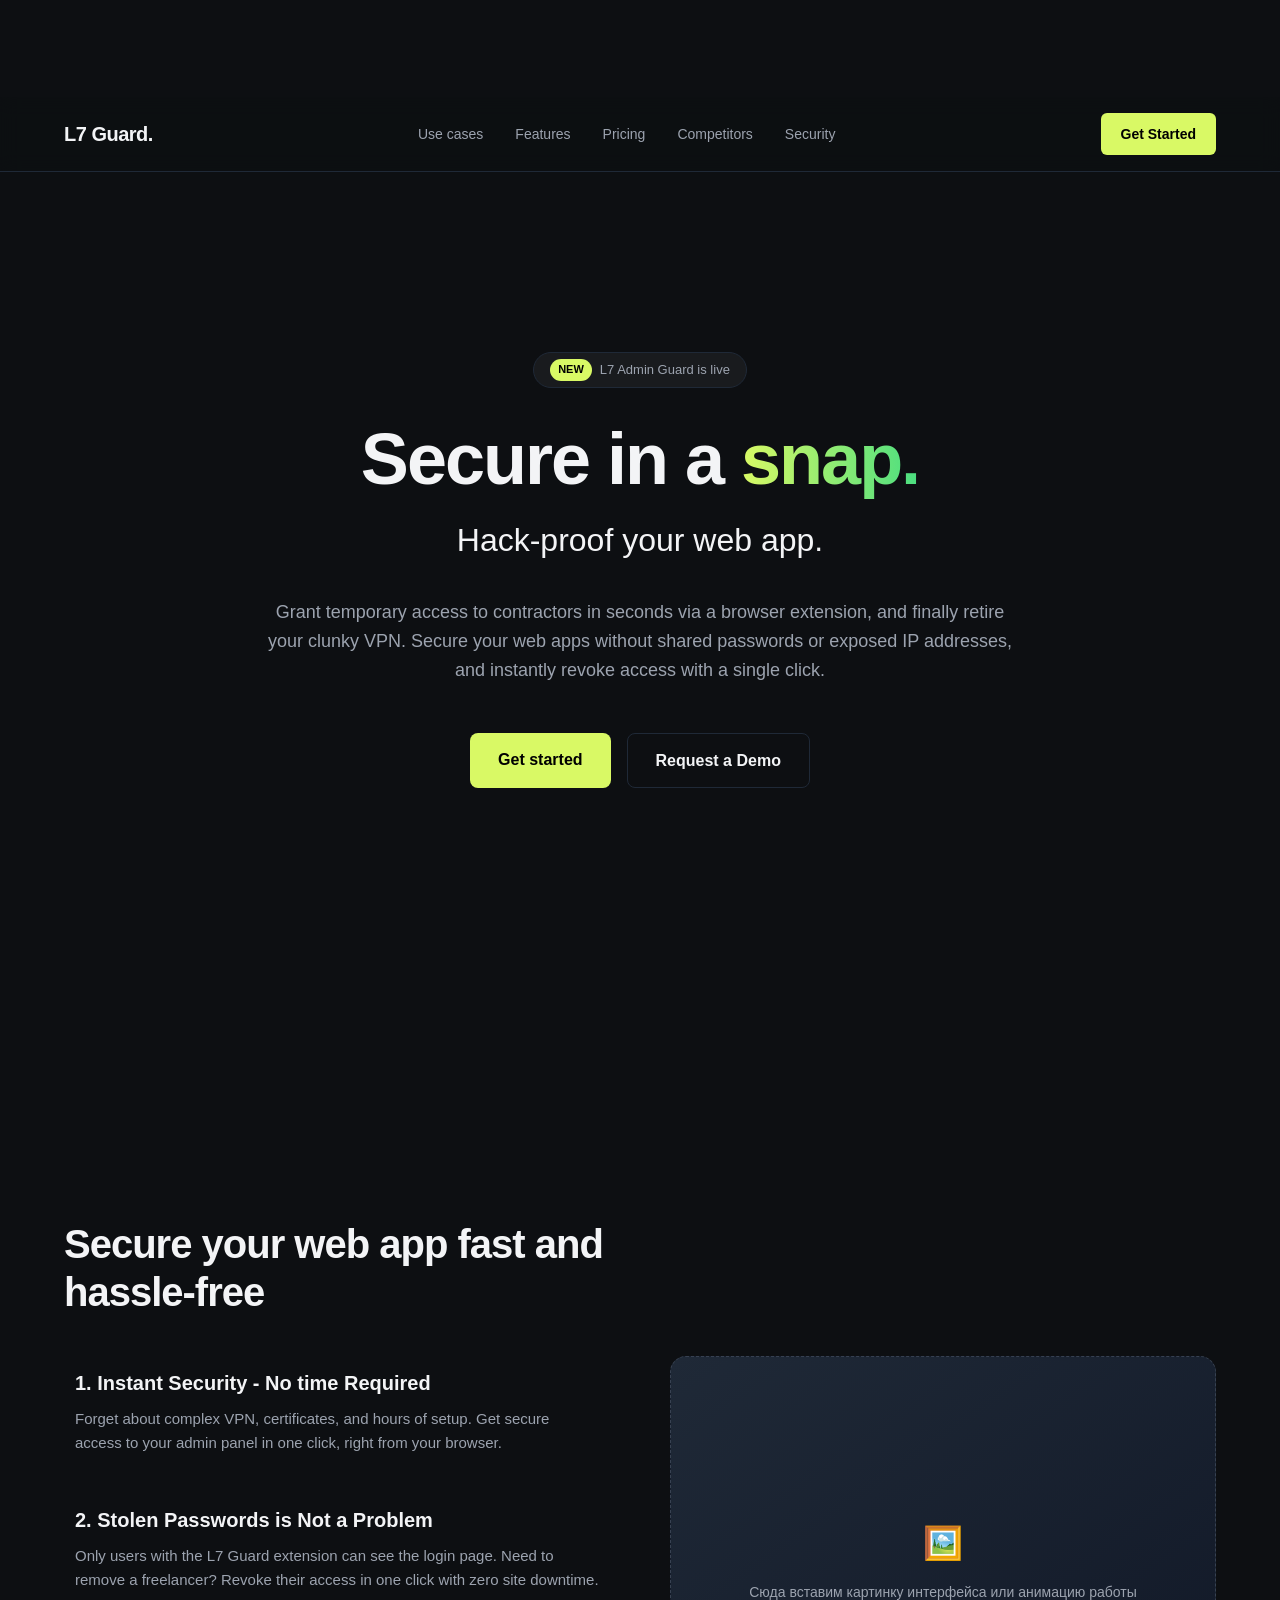
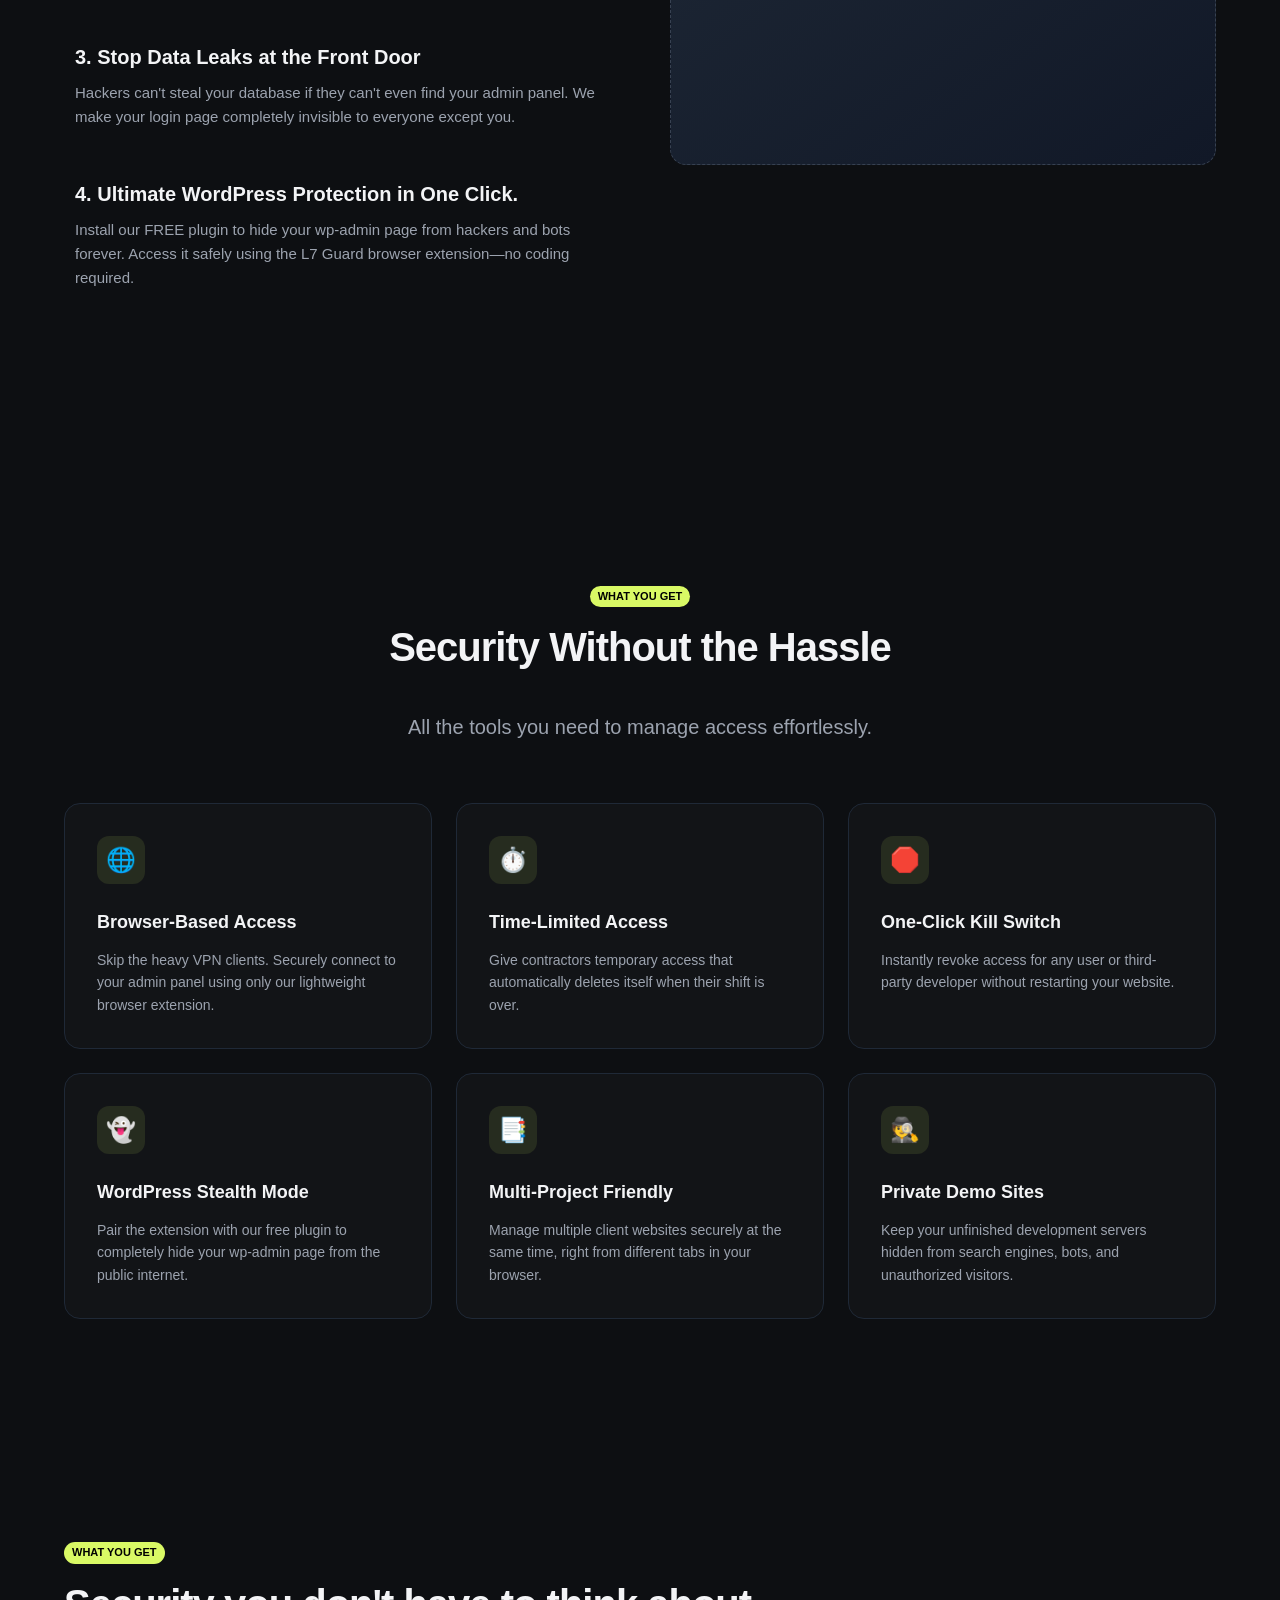
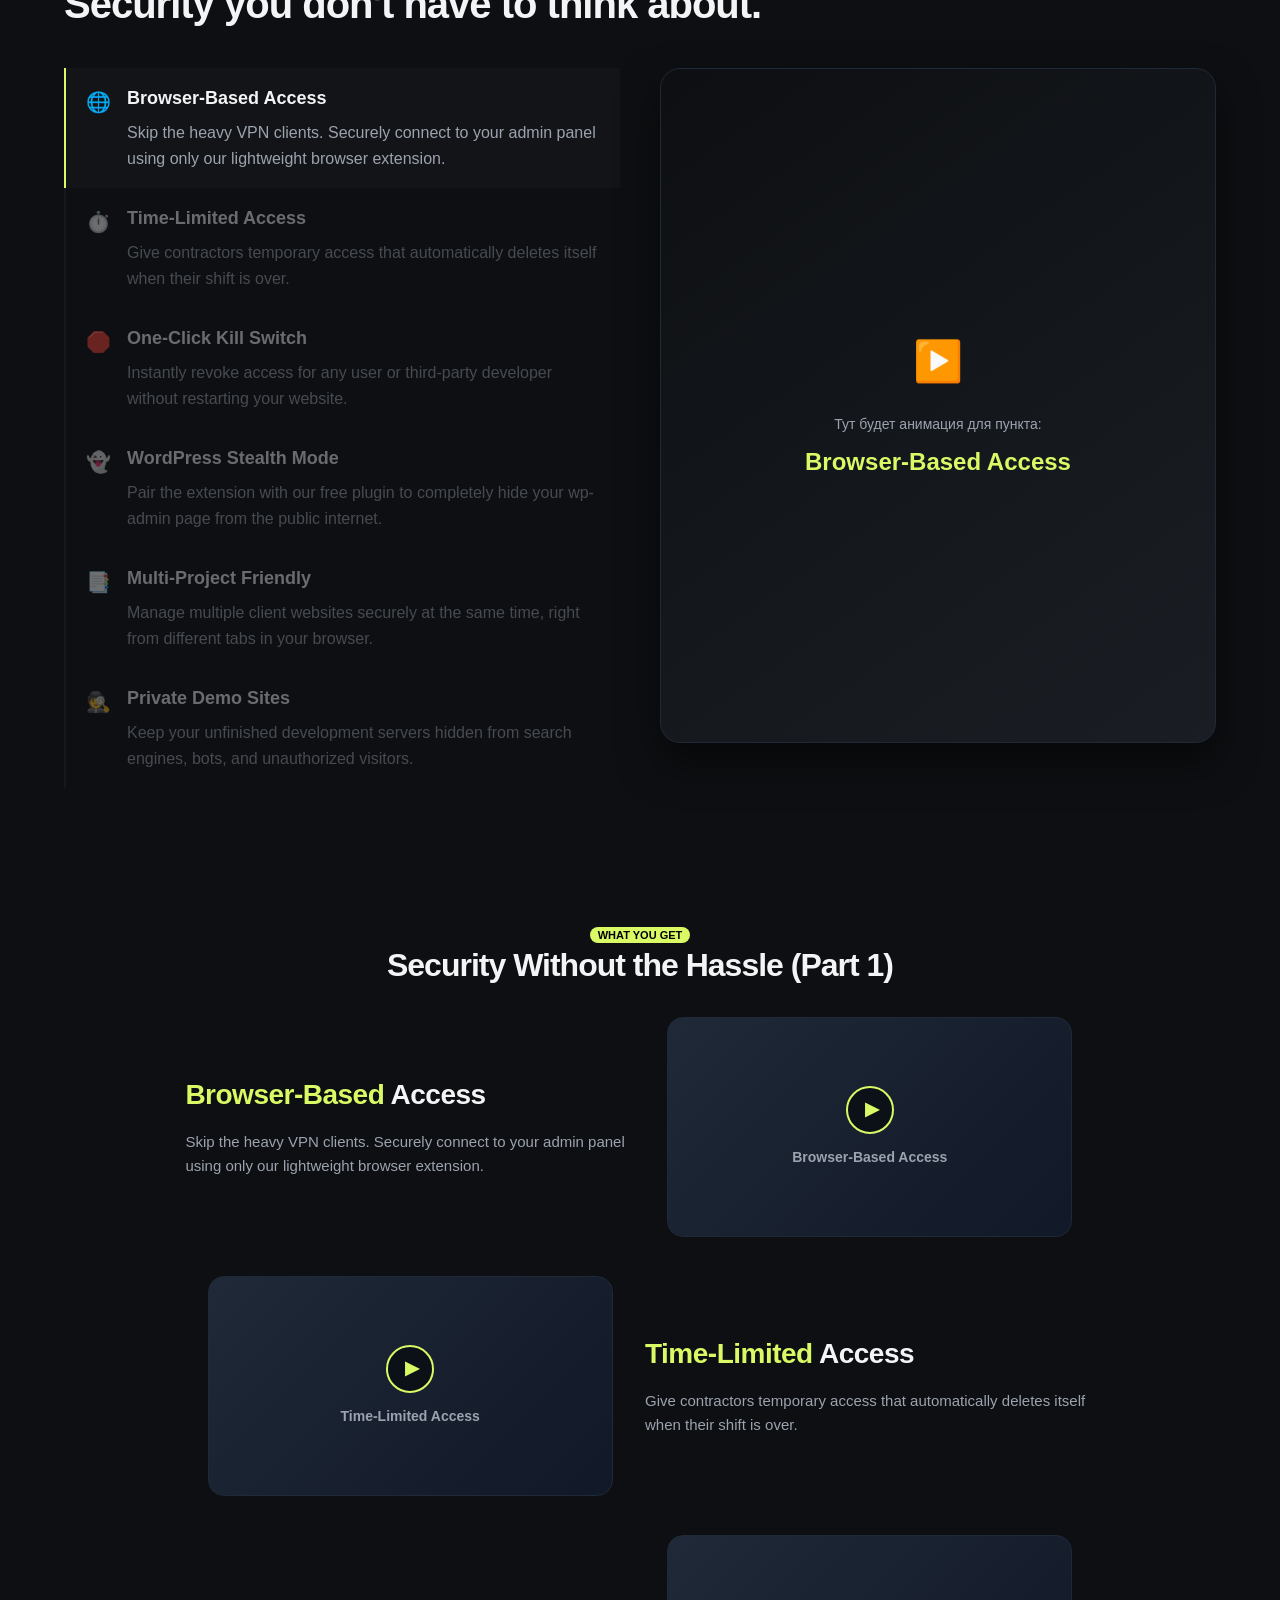
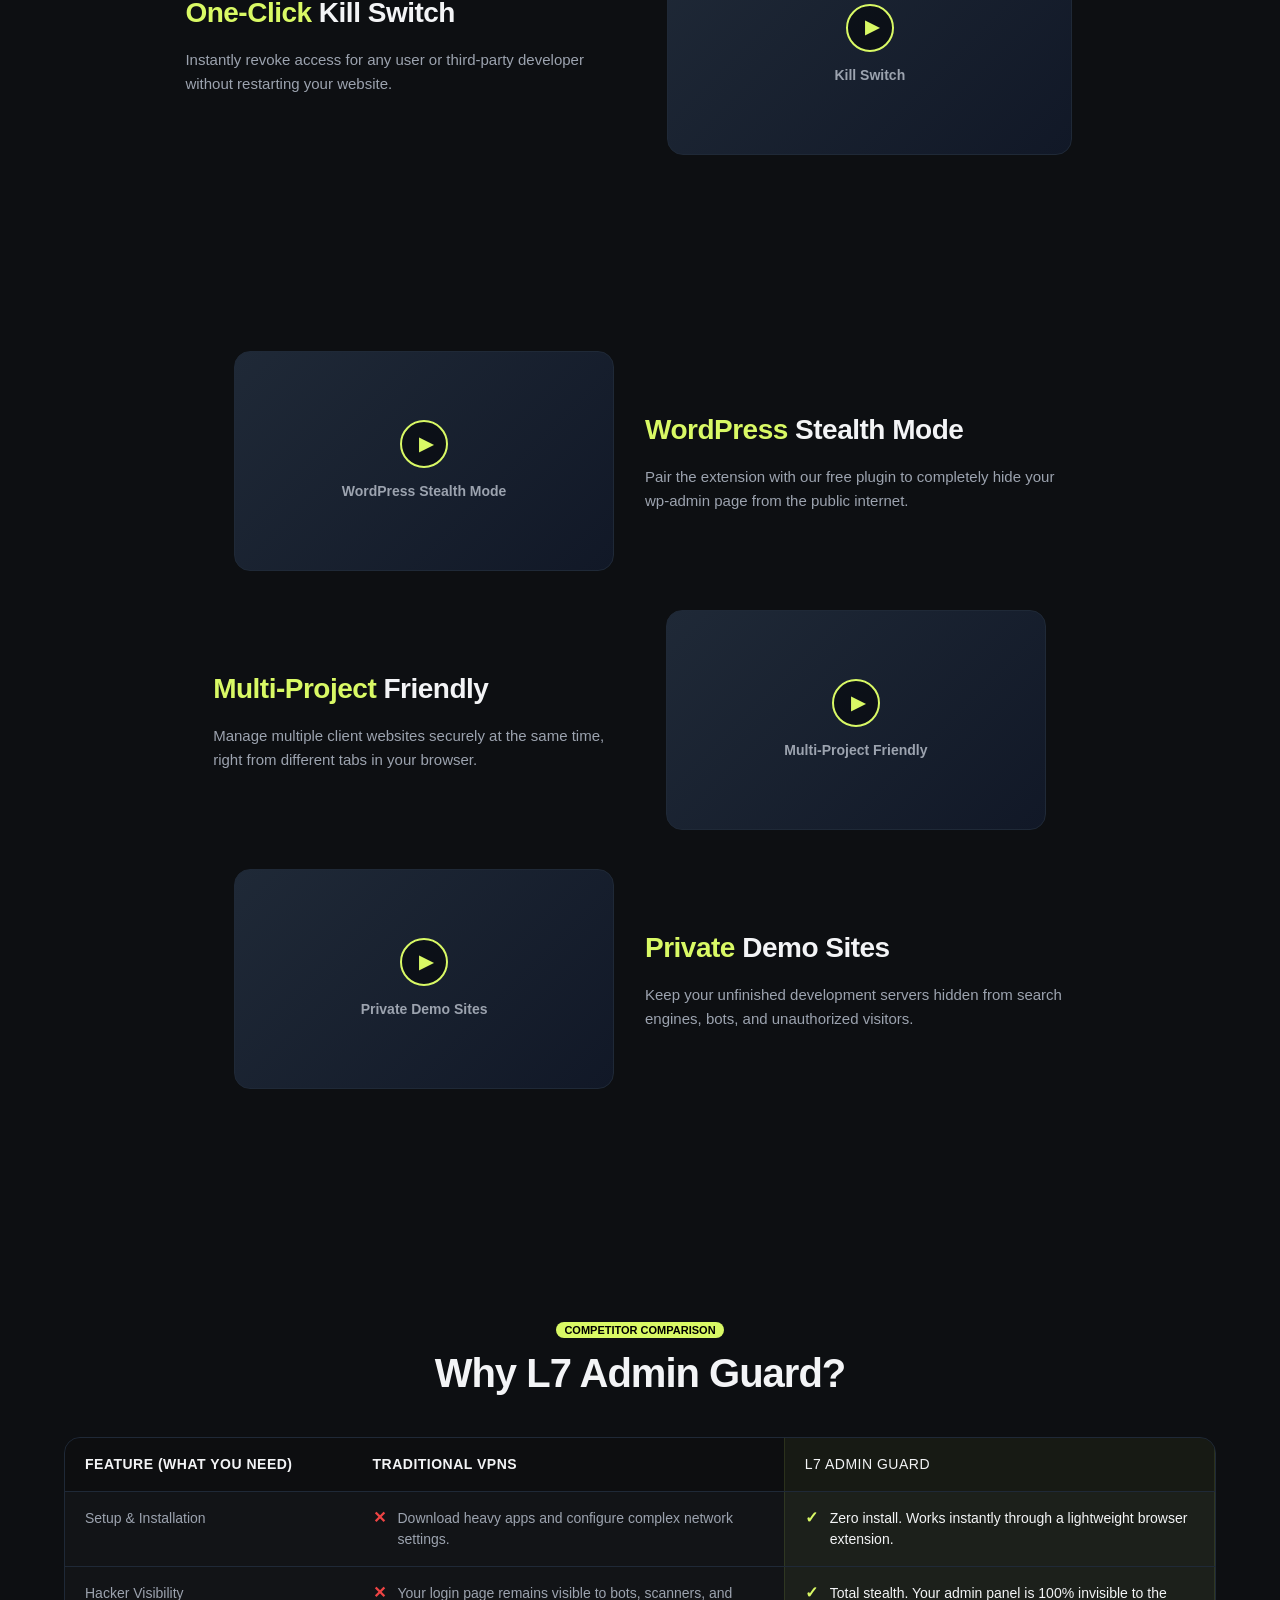
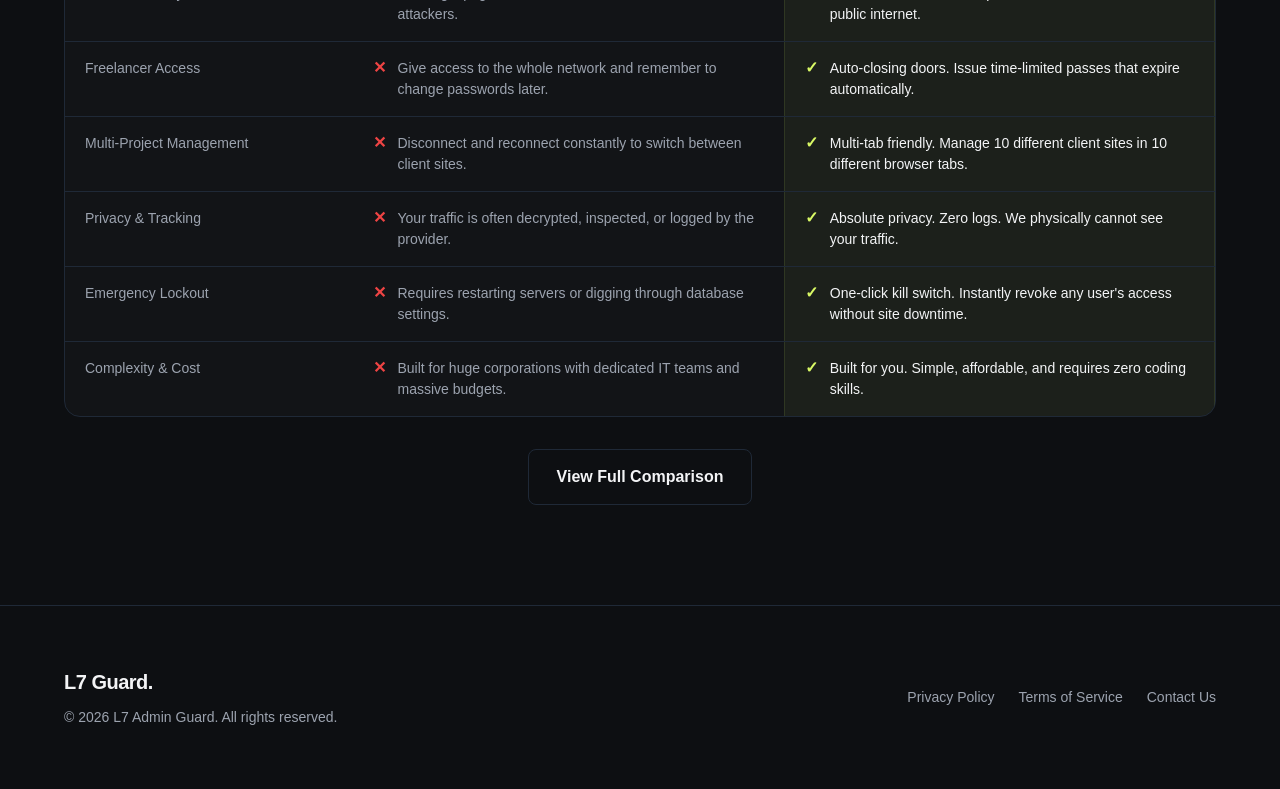
==== index.html @ ee77872f "Add files via upload" ====
<!DOCTYPE html>
<html lang="en">
<head>
    <meta charset="UTF-8">
    <meta name="viewport" content="width=device-width, initial-scale=1.0">
    
    <title>L7 Admin Guard</title>

    <link rel="stylesheet" href="style.css">
</head>
<body>

    <header class="navbar">
        <div class="container nav-container">
            <a href="#" class="logo">L7 Guard.</a>
            
            <ul class="nav-links">
                <li><a href="#use cases">Use cases</a></li>
                <li><a href="#features">Features</a></li>
                <li><a href="#pricing">Pricing</a></li>
                <li><a href="#competitors">Competitors</a></li>
                <li><a href="#security">Security</a></li>
            </ul>

            <div class="nav-actions">
                <a href="#start" class="btn btn-primary">Get Started</a>
            </div>
        </div>
    </header>

    <main class="main-content">

        <!-- стартовый блок -->
        <section id="start" class="hero-section reveal">
            <div class="container hero-container">
                
                <div class="hero-badge">
                    <span class="badge-tag">New</span> L7 Admin Guard is live
                </div>

                <h1 class="hero-title">Secure in a <span class="text-gradient">snap.</span></h1>
                <h2 class="hero-subtitle">Hack-proof your web app.</h2>

                <div class="hero-desc-wrapper">
                    <p class="hero-desc text-en">
                        Grant temporary access to contractors in seconds via a browser extension, and finally retire your clunky VPN. 
                        Secure your web apps without shared passwords or exposed IP addresses, and instantly revoke access with a single click.
                    </p>
                    <p class="hero-desc text-ru">
                        Выдавайте временный доступ подрядчикам за секунды через браузерное расширение и навсегда откажитесь от громоздкого VPN. Защитите свои веб-приложения без использования общих паролей и открытых IP-адресов, и мгновенно отзывайте доступ в один клик.
                    </p>
                </div>

                <div class="hero-buttons">
                    <a href="#" class="btn btn-primary btn-large">Get started</a>
                    <a href="#" class="btn btn-secondary btn-large" title="Отправить на ютуб, где будет туториал или страницу туториала">Request a Demo</a>
                </div>

            </div>
        </section>

        <!-- блок 2, главная проблемы и их легкое решение -->
        <section id="features" class="features-section reveal">
            <div class="container features-container">
                
                <div class="features-content">
                    <h2 class="section-title">Secure your web app fast and hassle-free</h2>
                    
                    <div class="features-list">
                        
                        <a href="#" class="feature-item">
                            <div class="feature-text">
                                <h3>1. Instant Security - No time Required</h3>
                                <div class="feature-desc-wrapper">
                                    <p class="text-en">Forget about complex VPN, certificates, and hours of setup. Get secure access to your admin panel in one click, right from your browser.</p>
                                    <p class="text-ru">Забудьте про долгие настройки корпоративных сетей и сертификаты. Получите безопасный доступ к панели управления в один клик прямо из вашего браузера. Никаких сложных инструкций — всё работает моментально.</p>
                                </div>
                            </div>
                        </a>

                        <a href="#" class="feature-item">
                            <div class="feature-text">
                                <h3>2. Stolen Passwords is Not a Problem</h3>
                                <div class="feature-desc-wrapper">
                                    <p class="text-en">Only users with the L7 Guard extension can see the login page. Need to remove a freelancer? Revoke their access in one click with zero site downtime.</p>
                                    <p class="text-ru">Страницу входа увидят только те, у кого есть наше расширение. А если нужно закрыть доступ бывшему подрядчику — просто отзовите его в один клик, не останавливая работу сайта.</p>
                                </div>
                            </div>
                        </a>

                        <a href="#" class="feature-item">
                            <div class="feature-text">
                                <h3>3. Stop Data Leaks at the Front Door</h3>
                                <div class="feature-desc-wrapper">
                                    <p class="text-en">Hackers can't steal your database if they can't even find your admin panel. We make your login page completely invisible to everyone except you.</p>
                                    <p class="text-ru">Хакеры не смогут украсть вашу базу данных, если даже не найдут админку. Мы делаем вашу страницу входа абсолютно невидимой для всех, кроме вас.</p>
                                </div>
                            </div>
                        </a>

                        <a href="#" class="feature-item">
                            <div class="feature-text">
                                <h3>4. Ultimate WordPress Protection in One Click.</h3>
                                <div class="feature-desc-wrapper">
                                    <p class="text-en">Install our FREE plugin to hide your wp-admin page from hackers and bots forever. Access it safely using the L7 Guard browser extension—no coding required.</p>
                                    <p class="text-ru">Установите наш бесплатный плагин, и он навсегда скроет страницу входа от хакеров и ботов без сложных настроек. Доступ останется только у вас через расширение L7 Guard. Никаких технических знаний не нужно.</p>
                                </div>
                            </div>
                        </a>

                    </div>
                </div>

                <div class="features-visual">
                    <div class="image-placeholder">
                        <div class="placeholder-text">
                            <span>🖼️</span>
                            <p>Сюда вставим картинку интерфейса или анимацию работы</p>
                        </div>
                    </div>
                </div>

            </div>
        </section>

        <!-- блок 3 - краткие use cases, варинат отображения 1 -->
        <section id="hassle-free-v1" class="hassle-free-section reveal">
            <div class="container">
                
                <div class="section-header center-header">
                    <span class="badge-tag" style="margin-bottom: 16px; display: inline-block;">What you get</span>
                    <h2 class="section-title">Security Without the Hassle</h2>
                    <p class="section-subtitle">All the tools you need to manage access effortlessly.</p>
                </div>

                <div class="features-grid">
                    
                    <a href="#" class="feature-card">
                        <div class="card-icon">🌐</div>
                        <h3>Browser-Based Access</h3>
                        <div class="card-desc-wrapper">
                            <p class="text-en">Skip the heavy VPN clients. Securely connect to your admin panel using only our lightweight browser extension.</p>
                            <p class="text-ru">Доступ через браузер. Никаких тяжелых VPN-клиентов, всё работает прямо через наше легкое расширение.</p>
                        </div>
                    </a>

                    <a href="#" class="feature-card">
                        <div class="card-icon">⏱️</div>
                        <h3>Time-Limited Access</h3>
                        <div class="card-desc-wrapper">
                            <p class="text-en">Give contractors temporary access that automatically deletes itself when their shift is over.</p>
                            <p class="text-ru">Самоуничтожающиеся токены. Выдайте фрилансеру доступ, который сам закроется, когда закончится время работы.</p>
                        </div>
                    </a>

                    <a href="#" class="feature-card">
                        <div class="card-icon">🛑</div>
                        <h3>One-Click Kill Switch</h3>
                        <div class="card-desc-wrapper">
                            <p class="text-en">Instantly revoke access for any user or third-party developer without restarting your website.</p>
                            <p class="text-ru">Мгновенно отрезайте доступ любому пользователю, не останавливая и не перезагружая сам сайт.</p>
                        </div>
                    </a>

                    <a href="#" class="feature-card">
                        <div class="card-icon">👻</div>
                        <h3>WordPress Stealth Mode</h3>
                        <div class="card-desc-wrapper">
                            <p class="text-en">Pair the extension with our free plugin to completely hide your wp-admin page from the public internet.</p>
                            <p class="text-ru">Режим невидимки для WordPress. Наш бесплатный плагин полностью скрывает страницу входа в админку от всего интернета.</p>
                        </div>
                    </a>

                    <a href="#" class="feature-card">
                        <div class="card-icon">📑</div>
                        <h3>Multi-Project Friendly</h3>
                        <div class="card-desc-wrapper">
                            <p class="text-en">Manage multiple client websites securely at the same time, right from different tabs in your browser.</p>
                            <p class="text-ru">Удобно для нескольких проектов. Управляйте кучей разных клиентских сайтов одновременно, просто переключаясь между вкладками.</p>
                        </div>
                    </a>

                    <a href="#" class="feature-card">
                        <div class="card-icon">🕵️</div>
                        <h3>Private Demo Sites</h3>
                        <div class="card-desc-wrapper">
                            <p class="text-en">Keep your unfinished development servers hidden from search engines, bots, and unauthorized visitors.</p>
                            <p class="text-ru">Невидимые тестовые сайты. Прячьте свои сайты, которые еще в разработке, от поисковиков (Google) и случайных глаз.</p>
                        </div>
                    </a>

                </div>
            </div>
        </section>

        <!-- блок 3 - краткие use cases, варинат отображения 2 -->
        <section id="hassle-free-v2" class="hassle-free-v2-section reveal">
            <div class="container">
                
                <div class="section-header">
                    <span class="badge-tag" style="margin-bottom: 16px; display: inline-block;">What you get</span>
                    <h2 class="section-title">Security you don't have to think about.</h2>
                </div>

                <div class="v2-layout">
                    
                    <div class="v2-tabs-column">
                        
                        <div class="v2-tab-item active" data-title="Browser-Based Access">
                            <div class="tab-icon">🌐</div>
                            <div class="tab-content">
                                <h3>Browser-Based Access</h3>
                                <div class="tab-desc-wrapper">
                                    <p class="text-en">Skip the heavy VPN clients. Securely connect to your admin panel using only our lightweight browser extension.</p>
                                    <p class="text-ru">Доступ через браузер. Никаких тяжелых VPN-клиентов, всё работает прямо через наше легкое расширение.</p>
                                </div>
                            </div>
                        </div>

                        <div class="v2-tab-item" data-title="Time-Limited Access">
                            <div class="tab-icon">⏱️</div>
                            <div class="tab-content">
                                <h3>Time-Limited Access</h3>
                                <div class="tab-desc-wrapper">
                                    <p class="text-en">Give contractors temporary access that automatically deletes itself when their shift is over.</p>
                                    <p class="text-ru">Самоуничтожающиеся токены. Выдайте фрилансеру доступ, который сам закроется, когда закончится время работы.</p>
                                </div>
                            </div>
                        </div>

                        <div class="v2-tab-item" data-title="One-Click Kill Switch">
                            <div class="tab-icon">🛑</div>
                            <div class="tab-content">
                                <h3>One-Click Kill Switch</h3>
                                <div class="tab-desc-wrapper">
                                    <p class="text-en">Instantly revoke access for any user or third-party developer without restarting your website.</p>
                                    <p class="text-ru">Мгновенно отрезайте доступ любому пользователю, не останавливая и не перезагружая сам сайт.</p>
                                </div>
                            </div>
                        </div>

                        <div class="v2-tab-item" data-title="WordPress Stealth Mode">
                            <div class="tab-icon">👻</div>
                            <div class="tab-content">
                                <h3>WordPress Stealth Mode</h3>
                                <div class="tab-desc-wrapper">
                                    <p class="text-en">Pair the extension with our free plugin to completely hide your wp-admin page from the public internet.</p>
                                    <p class="text-ru">Режим невидимки для WordPress. Наш бесплатный плагин полностью скрывает страницу входа в админку от всего интернета.</p>
                                </div>
                            </div>
                        </div>

                        <div class="v2-tab-item" data-title="Multi-Project Friendly">
                            <div class="tab-icon">📑</div>
                            <div class="tab-content">
                                <h3>Multi-Project Friendly</h3>
                                <div class="tab-desc-wrapper">
                                    <p class="text-en">Manage multiple client websites securely at the same time, right from different tabs in your browser.</p>
                                    <p class="text-ru">Удобно для нескольких проектов. Управляйте кучей разных клиентских сайтов одновременно, просто переключаясь между вкладками.</p>
                                </div>
                            </div>
                        </div>

                        <div class="v2-tab-item" data-title="Private Demo Sites">
                            <div class="tab-icon">🕵️</div>
                            <div class="tab-content">
                                <h3>Private Demo Sites</h3>
                                <div class="tab-desc-wrapper">
                                    <p class="text-en">Keep your unfinished development servers hidden from search engines, bots, and unauthorized visitors.</p>
                                    <p class="text-ru">Невидимые тестовые сайты. Прячьте свои сайты, которые еще в разработке, от поисковиков (Google) и случайных глаз.</p>
                                </div>
                            </div>
                        </div>

                    </div>

                    <div class="v2-visual-column">
                        <div class="sticky-visual-container">
                            <div class="visual-placeholder">
                                <span style="font-size: 40px; margin-bottom: 20px; display: block;">▶️</span>
                                <p style="color: var(--text-muted); font-size: 14px;">Тут будет анимация для пункта:</p>
                                <h4 id="dynamic-visual-title" style="color: var(--accent-color); font-size: 24px; margin-top: 8px;">Browser-Based Access</h4>
                            </div>
                        </div>
                    </div>

                </div>
            </div>
        </section>

        <!-- блок 3 - краткие use cases, варинат отображения 3 --> 
        <section id="hassle-free-v3-part1" class="v3-section reveal">
            <div class="container">
                
                <div class="center-header" style="margin-bottom: -20px; margin-top: 27px;">
                    <span class="badge-tag">What you get</span>
                    <h2 class="section-title" style="font-size: 32px;">Security Without the Hassle (Part 1)</h2>
                </div>

                <a href="#" class="v3-row">
                    <div class="v3-text">
                        <h3 class="v3-title"><span class="highlight">Browser-Based</span> Access</h3>
                        <div class="v3-desc-wrapper">
                            <p class="text-en">Skip the heavy VPN clients. Securely connect to your admin panel using only our lightweight browser extension.</p>
                            <p class="text-ru">Доступ через браузер. Никаких тяжелых VPN-клиентов, всё работает прямо через наше легкое расширение.</p>
                        </div>
                    </div>
                    <div class="v3-visual">
                        <div class="v3-video-placeholder">
                            <span class="play-btn">▶</span>
                            <span>Browser-Based Access</span>
                        </div>
                    </div>
                </a>

                <a href="#" class="v3-row reverse">
                    <div class="v3-text">
                        <h3 class="v3-title"><span class="highlight">Time-Limited</span> Access</h3>
                        <div class="v3-desc-wrapper">
                            <p class="text-en">Give contractors temporary access that automatically deletes itself when their shift is over.</p>
                            <p class="text-ru">Самоуничтожающиеся токены. Выдайте фрилансеру доступ, который сам закроется, когда закончится время работы.</p>
                        </div>
                    </div>
                    <div class="v3-visual">
                        <div class="v3-video-placeholder">
                            <span class="play-btn">▶</span>
                            <span>Time-Limited Access</span>
                        </div>
                    </div>
                </a>

                <a href="#" class="v3-row">
                    <div class="v3-text">
                        <h3 class="v3-title"><span class="highlight">One-Click</span> Kill Switch</h3>
                        <div class="v3-desc-wrapper">
                            <p class="text-en">Instantly revoke access for any user or third-party developer without restarting your website.</p>
                            <p class="text-ru">Мгновенно отрезайте доступ любому пользователю, не останавливая и не перезагружая сам сайт.</p>
                        </div>
                    </div>
                    <div class="v3-visual">
                        <div class="v3-video-placeholder">
                            <span class="play-btn">▶</span>
                            <span>Kill Switch</span>
                        </div>
                    </div>
                </a>

            </div>
        </section>

        <section id="hassle-free-v3-part2" class="v3-section reveal">
            <div class="container">
                
                <a href="#" class="v3-row reverse">
                    <div class="v3-text">
                        <h3 class="v3-title"><span class="highlight">WordPress</span> Stealth Mode</h3>
                        <div class="v3-desc-wrapper">
                            <p class="text-en">Pair the extension with our free plugin to completely hide your wp-admin page from the public internet.</p>
                            <p class="text-ru">Режим невидимки для WordPress. Наш бесплатный плагин полностью скрывает страницу входа в админку от всего интернета.</p>
                        </div>
                    </div>
                    <div class="v3-visual">
                        <div class="v3-video-placeholder">
                            <span class="play-btn">▶</span>
                            <span>WordPress Stealth Mode</span>
                        </div>
                    </div>
                </a>

                <a href="#" class="v3-row">
                    <div class="v3-text">
                        <h3 class="v3-title"><span class="highlight">Multi-Project</span> Friendly</h3>
                        <div class="v3-desc-wrapper">
                            <p class="text-en">Manage multiple client websites securely at the same time, right from different tabs in your browser.</p>
                            <p class="text-ru">Удобно для нескольких проектов. Управляйте кучей разных клиентских сайтов одновременно, переключаясь между вкладками.</p>
                        </div>
                    </div>
                    <div class="v3-visual">
                        <div class="v3-video-placeholder">
                            <span class="play-btn">▶</span>
                            <span>Multi-Project Friendly</span>
                        </div>
                    </div>
                </a>

                <a href="#" class="v3-row reverse">
                    <div class="v3-text">
                        <h3 class="v3-title"><span class="highlight">Private</span> Demo Sites</h3>
                        <div class="v3-desc-wrapper">
                            <p class="text-en">Keep your unfinished development servers hidden from search engines, bots, and unauthorized visitors.</p>
                            <p class="text-ru">Невидимые тестовые сайты. Прячьте свои сайты, которые еще в разработке, от поисковиков (Google) и случайных глаз.</p>
                        </div>
                    </div>
                    <div class="v3-visual">
                        <div class="v3-video-placeholder">
                            <span class="play-btn">▶</span>
                            <span>Private Demo Sites</span>
                        </div>
                    </div>
                </a>

            </div>
        </section>

        <!-- блок 4 - сравнение с конкурентами--> 
        <section id="comparison" class="comparison-section reveal">
            <div class="container">
                
                <div class="section-header center-header" style="margin-bottom: 32px;">
                    <span class="badge-tag">Competitor Comparison</span>
                    <h2 class="section-title" style="margin-top: 8px;">Why L7 Admin Guard?</h2>
                </div>

                <div class="comp-table-wrapper">
                    <div class="comp-table">
                        
                        <div class="comp-row comp-header">
                            <div class="comp-col feature-col">Feature (What you need)</div>
                            <div class="comp-col vpn-col">Traditional VPNs</div>
                            <div class="comp-col l7-col">L7 Admin Guard</div>
                        </div>

                        <div class="comp-row">
                            <div class="comp-col feature-col">Setup & Installation</div>
                            <div class="comp-col vpn-col"><span class="icon-cross">✕</span> Download heavy apps and configure complex network settings.</div>
                            <div class="comp-col l7-col"><span class="icon-check">✓</span> Zero install. Works instantly through a lightweight browser extension.</div>
                        </div>

                        <div class="comp-row">
                            <div class="comp-col feature-col">Hacker Visibility</div>
                            <div class="comp-col vpn-col"><span class="icon-cross">✕</span> Your login page remains visible to bots, scanners, and attackers.</div>
                            <div class="comp-col l7-col"><span class="icon-check">✓</span> Total stealth. Your admin panel is 100% invisible to the public internet.</div>
                        </div>

                        <div class="comp-row">
                            <div class="comp-col feature-col">Freelancer Access</div>
                            <div class="comp-col vpn-col"><span class="icon-cross">✕</span> Give access to the whole network and remember to change passwords later.</div>
                            <div class="comp-col l7-col"><span class="icon-check">✓</span> Auto-closing doors. Issue time-limited passes that expire automatically.</div>
                        </div>

                        <div class="comp-row">
                            <div class="comp-col feature-col">Multi-Project Management</div>
                            <div class="comp-col vpn-col"><span class="icon-cross">✕</span> Disconnect and reconnect constantly to switch between client sites.</div>
                            <div class="comp-col l7-col"><span class="icon-check">✓</span> Multi-tab friendly. Manage 10 different client sites in 10 different browser tabs.</div>
                        </div>

                        <div class="comp-row">
                            <div class="comp-col feature-col">Privacy & Tracking</div>
                            <div class="comp-col vpn-col"><span class="icon-cross">✕</span> Your traffic is often decrypted, inspected, or logged by the provider.</div>
                            <div class="comp-col l7-col"><span class="icon-check">✓</span> Absolute privacy. Zero logs. We physically cannot see your traffic.</div>
                        </div>

                        <div class="comp-row">
                            <div class="comp-col feature-col">Emergency Lockout</div>
                            <div class="comp-col vpn-col"><span class="icon-cross">✕</span> Requires restarting servers or digging through database settings.</div>
                            <div class="comp-col l7-col"><span class="icon-check">✓</span> One-click kill switch. Instantly revoke any user's access without site downtime.</div>
                        </div>

                        <div class="comp-row">
                            <div class="comp-col feature-col">Complexity & Cost</div>
                            <div class="comp-col vpn-col"><span class="icon-cross">✕</span> Built for huge corporations with dedicated IT teams and massive budgets.</div>
                            <div class="comp-col l7-col"><span class="icon-check">✓</span> Built for you. Simple, affordable, and requires zero coding skills.</div>
                        </div>

                    </div>
                </div>

                <div style="text-align: center; margin-top: 32px;">
                    <a href="#" class="btn btn-secondary btn-large">View Full Comparison</a>
                </div>

            </div>
        </section>
        
    </main>

    <footer class="footer">
        <div class="container footer-content">
            <div class="footer-left">
                <span class="logo">L7 Guard.</span>
                <p class="copyright">&copy; 2026 L7 Admin Guard. All rights reserved.</p>
            </div>
            <div class="footer-links">
                <a href="#">Privacy Policy</a>
                <a href="#">Terms of Service</a>
                <a href="#">Contact Us</a>
            </div>
        </div>
    </footer>

    <script src="script.js"></script>
</body>
</html>
---- style.css ----
/* ========================================== */
/* 1. БАЗОВЫЙ СБРОС И ПЕРЕМЕННЫЕ              */
/* ========================================== */

/* Сбрасываем стандартные отступы браузера, чтобы все было ровно */
* {
    margin: 0;
    padding: 0;
    box-sizing: border-box;
}

:root {
    /* Цветовая палитра в стиле Twingate/Bun */
    --bg-color: #0d0f12;       /* Глубокий темный фон */
    --nav-bg: rgba(13, 15, 18, 0.8); /* Полупрозрачный фон для хедера */
    
    --text-main: #f3f4f6;      /* Основной светлый текст (не чисто белый, чтобы не резало глаза) */
    --text-muted: #9ca3af;     /* Серый текст для второстепенной инфы */
    
    --accent-color: #d9f965;   /* Яркий кислотно-зеленый/желтый акцент */
    --accent-hover: #bde045;   /* Цвет акцента при наведении мыши */
    
    --border-color: #1f2937;   /* Цвет тонких разделительных линий */
}

/* ========================================== */
/* 2. НАСТРОЙКИ ТЕЛА (BODY) И КОНТЕЙНЕРА      */
/* ========================================== */

body {
    /* Используем системные шрифты (будет выглядеть современно на любом устройстве) */
    font-family: -apple-system, BlinkMacSystemFont, "Segoe UI", Roboto, Helvetica, Arial, sans-serif;
    background-color: var(--bg-color);
    color: var(--text-main);
    line-height: 1.6; /* Комфортный межстрочный интервал для чтения */
    overflow-x: hidden; /* Запрещаем горизонтальный скролл (чтобы сайт не "шатался") */
}

/* Контейнер ограничивает ширину контента на больших мониторах и центрирует его */
.container {
    max-width: 1200px;
    margin: 0 auto; /* Центрирование */
    padding: 0 24px; /* Отступы по бокам для мобилок */
}

/* Убираем подчеркивание у всех ссылок */
a {
    text-decoration: none;
    color: inherit;
}
/* ========================================== */
/* МАГНИТНЫЙ СКРОЛЛ (ИДЕАЛЬНЫЙ)               */
/* ========================================== */

html {
    scroll-snap-type: y mandatory; /* Возвращаем mandatory для четких переключений */
    scroll-behavior: smooth;
    /* Убрали scroll-padding-top, он ломал выравнивание */
}

/* Применяем жесткие правила КО ВСЕМ секциям на сайте */
section {
    scroll-snap-align: start;
    scroll-snap-stop: always; /* Запрещаем пролетать мимо блоков */
    
    height: 110vh; /* ВАЖНО: Строго 100% высоты экрана */
    overflow: hidden; /* ВАЖНО: Обрезаем всё невидимое, чтобы скролл не застревал */
    
    box-sizing: border-box;
    padding-top: 80px; /* Отступаем размер хедера ВНУТРИ блока */
    padding-bottom: 20px; /* Небольшой защитный отступ снизу */
}

/* Обнуляем старые отступы у всех наших блоков, чтобы они не ломали высоту 100vh */
.hero-section,
.features-section,
.hassle-free-v2-section,
.v3-section {
    padding: 0; 
    display: flex;
    flex-direction: column;
    justify-content: center; /* Контент всегда будет идеально по центру */
}

/* Чуть уменьшим высоту 2-го варианта, чтобы он точно красиво смотрелся */
.v2-layout {
    height: 65vh; 
}
/* ========================================== */
/* 3. КНОПКИ                                  */
/* ========================================== */

.btn {
    display: inline-block;
    padding: 10px 20px;
    border-radius: 6px;
    font-weight: 600;
    font-size: 14px;
    transition: all 0.2s ease; /* Плавная анимация при наведении */
    cursor: pointer;
}

.btn-primary {
    background-color: var(--accent-color);
    color: #000; /* Черный текст на ярком фоне отлично читается */
}

.btn-primary:hover {
    background-color: var(--accent-hover);
    transform: translateY(-2px); /* Легкое "подпрыгивание" кнопки */
}

/* ========================================== */
/* 4. ХЕДЕР (НАВИГАЦИЯ)                       */
/* ========================================== */

.navbar {
    position: sticky; /* Хедер прилипает к верху при скролле */
    top: 0;
    width: 100%;
    background-color: var(--nav-bg);
    backdrop-filter: blur(10px); /* Эффект размытия заднего фона (как у Apple) */
    border-bottom: 1px solid var(--border-color);
    z-index: 1000; /* Хедер всегда поверх остального контента */
    padding: 16px 0;
}

.nav-container {
    display: flex;
    justify-content: space-between; /* Распределяем: лого слева, ссылки по центру, кнопка справа */
    align-items: center;
}

.logo {
    font-size: 20px;
    font-weight: 700;
    color: var(--text-main);
    letter-spacing: -0.5px;
}

.nav-links {
    display: flex;
    list-style: none; /* Убираем точки у списка */
    gap: 32px; /* Расстояние между ссылками */
}

.nav-links a {
    color: var(--text-muted);
    font-size: 14px;
    font-weight: 500;
    transition: color 0.2s;
}

.nav-links a:hover {
    color: var(--text-main); /* Ссылка светлеет при наведении */
}

/* ========================================== */
/* 5. ФУТЕР (ПОДВАЛ)                          */
/* ========================================== */

.footer {
    /* ВАЖНО: Делаем футер магнитной точкой! 
       align: end примагнитит его к самому низу экрана */
    scroll-snap-align: end; 
    
    border-top: 1px solid var(--border-color);
    padding: 60px 0; /* Делаем его чуть побольше внутри */
    
    /* Убрали margin-top: 80px, чтобы между последним блоком 
       и футером не было странной черной дыры */
       
    background-color: var(--bg-color); /* Гарантируем, что фон темный */
    position: relative;
    z-index: 10;
}

.footer-content {
    display: flex;
    justify-content: space-between;
    align-items: center;
}

.copyright {
    color: var(--text-muted);
    font-size: 14px;
    margin-top: 8px;
}

.footer-links {
    display: flex;
    gap: 24px;
}

.footer-links a {
    color: var(--text-muted);
    font-size: 14px;
    transition: color 0.2s ease;
}

.footer-links a:hover {
    color: var(--text-main);
}

/* ========================================== */
/* 6. ГЛАВНЫЙ ЭКРАН (HERO SECTION)            */
/* ========================================== */

.hero-section {
    /* НОВОЕ: Заставляем блок занимать минимум 100% высоты экрана */
    min-height: 100vh; 
    
    /* НОВОЕ: Центрируем контент ровно по середине экрана */
    display: flex;
    flex-direction: column;
    justify-content: center; 
    align-items: center;
    
    text-align: center;
    padding: 80px 0; /* Оставляем защитные отступы, чтобы текст не прилипал к краям на маленьких экранах */
}

.hero-container {
    max-width: 800px; /* Сужаем контейнер текста, чтобы он не был слишком длинным */
}

/* Маленькая плашка "NEW" */
.hero-badge {
    display: inline-flex;
    align-items: center;
    gap: 8px;
    background: rgba(255, 255, 255, 0.05);
    border: 1px solid var(--border-color);
    padding: 6px 16px;
    border-radius: 100px;
    font-size: 13px;
    color: var(--text-muted);
    margin-bottom: 32px;
}

.badge-tag {
    background: var(--accent-color);
    color: #000;
    padding: 2px 8px;
    border-radius: 100px;
    font-weight: 700;
    font-size: 11px;
    text-transform: uppercase;
}

/* Заголовки */
.hero-title {
    font-size: 72px;
    font-weight: 800;
    line-height: 1.1;
    letter-spacing: -2px;
    margin-bottom: 16px;
}

/* Делаем часть текста градиентной (как у ngrok) */
.text-gradient {
    background: linear-gradient(90deg, #d9f965, #4ade80);
    -webkit-background-clip: text;
    -webkit-text-fill-color: transparent;
}

.hero-subtitle {
    font-size: 32px;
    font-weight: 500;
    color: var(--text-main);
    margin-bottom: 32px;
}

/* Блок описания и магия перевода */
.hero-desc-wrapper {
    position: relative;
    margin-bottom: 48px;
    min-height: 80px; /* Чтобы блок не прыгал по высоте при смене текста */
    cursor: help; /* Меняем курсор на знак вопроса, чтобы дать подсказку */
}

.hero-desc {
    font-size: 18px;
    color: var(--text-muted);
    line-height: 1.6;
    transition: opacity 0.3s ease, transform 0.3s ease;
}

/* Английский текст виден по умолчанию */
.text-en {
    opacity: 1;
    position: relative;
    z-index: 1;
}

/* Русский текст скрыт и лежит "поверх" (абсолютное позиционирование) */
.text-ru {
    position: absolute;
    top: 0;
    left: 0;
    width: 100%;
    opacity: 0;
    z-index: 2;
    pointer-events: none;
    color: var(--text-main); /* Делаем перевод чуть светлее для контраста */
}

/* При наведении на весь блок wrapper: скрываем EN, показываем RU */
.hero-desc-wrapper:hover .text-en { opacity: 0; }
.hero-desc-wrapper:hover .text-ru { opacity: 1; }

/* Кнопки */
.hero-buttons {
    display: flex;
    justify-content: center;
    gap: 16px;
}

.btn-large {
    padding: 14px 28px;
    font-size: 16px;
    border-radius: 8px;
}

.btn-secondary {
    background-color: transparent;
    color: var(--text-main);
    border: 1px solid var(--border-color);
}

.btn-secondary:hover {
    background-color: rgba(255, 255, 255, 0.05);
    border-color: var(--text-muted);
}

/* ========================================== */
/* 7. АНИМАЦИЯ ПОЯВЛЕНИЯ ПРИ СКРОЛЛЕ          */
/* ========================================== */

/* Начальное состояние блока: невидим и сдвинут вниз на 30px */
.reveal {
    opacity: 0;
    transform: translateY(30px);
    transition: opacity 0.8s ease-out, transform 0.8s ease-out;
}

/* Конечное состояние блока (класс будет добавлять JS) */
.reveal.active {
    opacity: 1;
    transform: translateY(0);
}

/* ========================================== */
/* 8. БЛОК С ФИЧАМИ (ОСНОВНЫЕ ЗАДАЧИ)         */
/* ========================================== */

.features-section {
    /* НОВОЕ: Тоже делаем его высотой во весь экран */
    min-height: 100vh; 
    
    /* НОВОЕ: Центрируем по вертикали */
    display: flex;
    align-items: center; 
    
    padding: 80px 0;
}

.features-container {
    display: flex;
    gap: 60px; /* Расстояние между колонкой текста и картинкой */
    align-items: center; /* Центрируем по вертикали */
}

/* Колонки делят пространство 50/50 */
.features-content {
    flex: 1;
}

.features-visual {
    flex: 1;
}

/* Заголовок раздела */
.section-title {
    font-size: 40px;
    font-weight: 700;
    margin-bottom: 40px;
    line-height: 1.2;
    letter-spacing: -1px;
}

/* Список пунктов */
.features-list {
    display: flex;
    flex-direction: column;
    gap: 15px;
}

/* Оформление каждого пункта как ссылки */
.feature-item {
    display: block;
    padding: 10px;
    border-radius: 12px;
    border: 1px solid transparent;
    transition: all 0.3s ease;
    background: transparent;
}

/* Эффект при наведении на пункт (как у Twingate) */
.feature-item:hover {
    background: rgba(255, 255, 255, 0.03);
    border-color: var(--border-color);
    transform: translateX(5px); /* Легкий сдвиг вправо */
}

.feature-item h3 {
    font-size: 20px;
    font-weight: 600;
    color: var(--text-main);
    margin-bottom: 8px;
    transition: color 0.3s ease;
}

.feature-item:hover h3 {
    color: var(--accent-color); /* Заголовок зеленеет при наведении */
}

/* Блок-обертка для перевода в фичах */
.feature-desc-wrapper {
    position: relative;
    min-height: 60px; /* Фиксируем высоту, чтобы пункты не прыгали */
    cursor: help;
}

.feature-desc-wrapper p {
    font-size: 15px;
    line-height: 1.6;
    margin: 0;
    transition: opacity 0.3s ease;
}

.feature-desc-wrapper .text-en {
    color: var(--text-muted);
    opacity: 1;
    position: relative;
    z-index: 1;
}

.feature-desc-wrapper .text-ru {
    color: var(--text-main);
    position: absolute;
    top: 0;
    left: 0;
    width: 100%;
    opacity: 0;
    z-index: 2;
    pointer-events: none;
}

/* Логика перевода при наведении (работает только для наведенного пункта) */
.feature-item:hover .text-en { opacity: 0; }
.feature-item:hover .text-ru { opacity: 1; }

/* Оформление заглушки для картинки */
.image-placeholder {
    width: 100%;
    aspect-ratio: 4 / 3; /* Пропорции картинки */
    background: linear-gradient(145deg, #1f2937, #111827);
    border: 1px dashed #374151;
    border-radius: 16px;
    display: flex;
    justify-content: center;
    align-items: center;
    text-align: center;
    padding: 20px;
}

.placeholder-text {
    color: var(--text-muted);
    font-size: 14px;
}

.placeholder-text span {
    font-size: 32px;
    display: block;
    margin-bottom: 12px;
}

/* ========================================== */
/* 9. БЕЗОПАСНОСТЬ БЕЗ МОРОКИ (ВАРИАНТ 1)     */
/* ========================================== */

.hassle-free-section {
    min-height: 100vh;
    display: flex;
    align-items: center;
    padding: 100px 0;
}

/* Центрируем заголовок для этого блока */
.center-header {
    text-align: center;
    margin-bottom: 60px;
}

.section-subtitle {
    font-size: 20px;
    color: var(--text-muted);
}

/* Настраиваем сетку (Grid) */
.features-grid {
    display: grid;
    /* Жестко задаем 3 одинаковые колонки */
    grid-template-columns: repeat(3, 1fr);
    gap: 24px;
}

/* Если экран меньше 900px (планшеты), делаем 2 колонки */
@media (max-width: 900px) {
    .features-grid {
        grid-template-columns: repeat(2, 1fr);
    }
}

/* Если экран меньше 600px (телефоны), делаем 1 колонку */
@media (max-width: 600px) {
    .features-grid {
        grid-template-columns: 1fr;
    }
}

/* Оформление самой карточки */
.feature-card {
    background: rgba(255, 255, 255, 0.02);
    border: 1px solid var(--border-color);
    border-radius: 16px;
    padding: 32px;
    transition: all 0.3s ease;
    display: flex;
    flex-direction: column;
}

/* Эффект при наведении на карточку: граница светлеет, карточка чуть приподнимается */
.feature-card:hover {
    background: rgba(255, 255, 255, 0.04);
    border-color: rgba(255, 255, 255, 0.15);
    transform: translateY(-5px);
}

/* Заглушка под иллюстрацию/иконку */
.card-icon {
    width: 48px;
    height: 48px;
    background: rgba(217, 249, 101, 0.1); /* Легкий оттенок нашего акцентного цвета */
    border-radius: 12px;
    display: flex;
    justify-content: center;
    align-items: center;
    font-size: 24px;
    margin-bottom: 24px;
    color: var(--accent-color);
}

.feature-card h3 {
    font-size: 18px;
    font-weight: 600;
    margin-bottom: 12px;
    color: var(--text-main);
}

/* Обертка для перевода в карточках */
.card-desc-wrapper {
    position: relative;
    flex-grow: 1; /* Чтобы описание занимало все оставшееся место по высоте */
    cursor: help;
}

.card-desc-wrapper p {
    font-size: 14px;
    line-height: 1.6;
    margin: 0;
    transition: opacity 0.3s ease;
}

.card-desc-wrapper .text-en {
    color: var(--text-muted);
    opacity: 1;
    position: relative;
    z-index: 1;
}

.card-desc-wrapper .text-ru {
    color: var(--text-main);
    position: absolute;
    top: 0;
    left: 0;
    width: 100%;
    opacity: 0;
    z-index: 2;
    pointer-events: none;
}

/* Логика перевода: при наведении НА КАРТОЧКУ меняем текст */
.feature-card:hover .text-en { opacity: 0; }
.feature-card:hover .text-ru { opacity: 1; }

/* ========================================== */
/* 10. БЕЗОПАСНОСТЬ БЕЗ МОРОКИ (ВАРИАНТ 2)    */
/* ========================================== */

/* ========================================== */
/* 10. БЕЗОПАСНОСТЬ БЕЗ МОРОКИ (ВАРИАНТ 2)    */
/* ========================================== */

.hassle-free-v2-section {
    display: flex;
    flex-direction: column;
    justify-content: center;
    padding: 40px 0; /* Чуть уменьшили отступы */
}

.v2-layout {
    display: flex;
    gap: 40px;
    align-items: stretch; /* Заставляет левую и правую колонки быть одинаковой высоты */
    height: 75vh; /* Фиксируем высоту всего интерактивного блока */
}

/* Левая колонка: теперь она НЕ скроллится физически */
.v2-tabs-column {
    flex: 1;
    display: flex;
    flex-direction: column;
    justify-content: space-between; /* Равномерно распределяет 6 пунктов по высоте */
    height: 100%; 
    /* Никаких overflow: auto и padding-top/bottom здесь больше нет */
}

/* Правая колонка: стоит на месте и равна по высоте левой */
.v2-visual-column {
    flex: 1;
    height: 100%;
}

.sticky-visual-container {
    width: 100%;
    height: 100%;
    background: linear-gradient(145deg, #0d0f12, #1a1e24);
    border: 1px solid var(--border-color);
    border-radius: 20px;
    display: flex;
    flex-direction: column;
    align-items: center;
    justify-content: center;
    text-align: center;
    box-shadow: 0 20px 40px rgba(0,0,0,0.5);
    padding: 40px;
}

/* Делаем пункты чуть компактнее, чтобы все 6 влезли на экран */
.v2-tab-item {
    display: flex;
    gap: 16px;
    padding: 16px 20px; /* Уменьшили внутренние отступы */
    border-left: 2px solid var(--border-color);
    cursor: pointer;
    transition: all 0.3s ease;
    opacity: 0.4;
}

.v2-tab-item.active, 
.v2-tab-item:hover {
    opacity: 1;
    background: rgba(255, 255, 255, 0.02);
}

.v2-tab-item.active {
    border-left-color: var(--accent-color);
}

.tab-icon {
    font-size: 20px;
    margin-top: 2px;
}

.v2-tab-item h3 {
    font-size: 18px; /* Чуть уменьшили заголовок */
    font-weight: 600;
    margin-bottom: 8px;
    color: var(--text-main);
}

.tab-desc-wrapper {
    position: relative;
    min-height: 50px; /* Уменьшили высоту под текст */
}

.tab-desc-wrapper p {
    font-size: 14px; /* Уменьшили шрифт текста */
    line-height: 1.5;
    margin: 0;
    transition: opacity 0.3s ease;
}

.tab-desc-wrapper p {
    font-size: 16px;
    line-height: 1.6;
    margin: 0;
    transition: opacity 0.3s ease;
}

.tab-desc-wrapper .text-en {
    color: var(--text-muted);
    opacity: 1;
    position: relative;
    z-index: 1;
}

.tab-desc-wrapper .text-ru {
    color: var(--text-main);
    position: absolute;
    top: 0;
    left: 0;
    width: 100%;
    opacity: 0;
    z-index: 2;
    pointer-events: none;
}

/* Магия перевода при наведении */
.v2-tab-item:hover .text-en { opacity: 0; }
.v2-tab-item:hover .text-ru { opacity: 1; }

/* Оформление заглушки справа */
.sticky-visual-container {
    width: 100%;
    height: 100%;
    background: linear-gradient(145deg, #0d0f12, #1a1e24);
    border: 1px solid var(--border-color);
    border-radius: 20px;
    display: flex;
    align-items: center;
    justify-content: center;
    text-align: center;
    box-shadow: 0 20px 40px rgba(0,0,0,0.5);
    padding: 40px;
}

/* Адаптив для телефонов: убираем sticky, ставим картинку под каждым блоком (или просто прячем картинку) */
@media (max-width: 900px) {
    .v2-layout {
        flex-direction: column;
    }
    .v2-visual-column {
        position: relative;
        top: 0;
        width: 100%;
        height: 300px;
        order: -1; /* Ставим картинку над списком на мобилках */
        margin-bottom: 40px;
    }
    .v2-tabs-column {
        padding-bottom: 0;
    }
}

/* ========================================== */
/* 11. БЕЗОПАСНОСТЬ БЕЗ МОРОКИ (ВАРИАНТ 3 - ЗИГЗАГ) */
/* ========================================== */

.v3-section {
    display: flex;
    flex-direction: column;
    justify-content: center;
    padding: 40px 0; /* Даем немного воздуха сверху и снизу */
}

/* Строка зигзага (теперь это кликабельная ссылка) */
.v3-row {
    display: flex;
    align-items: center;
    gap: 10px; /* Было 60px — делаем ближе друг к другу */
    margin-bottom: 15px; /* Уменьшаем отступ между рядами, чтобы все 3 точно влезли в экран */
    text-decoration: none; /* Убираем подчеркивание у ссылки */
    color: inherit; /* Оставляем нормальный цвет текста */
    padding: 12px; /* Добавляем невидимый отступ внутри */
    border-radius: 20px;
    transition: background-color 0.3s ease, transform 0.3s ease;
}

/* Легкий эффект при наведении на весь блок-ссылку */
.v3-row:hover {
    background-color: rgba(255, 255, 255, 0.02); /* Еле заметный фон */
}

.v3-row:last-child {
    margin-bottom: 0;
}

.v3-row.reverse {
    flex-direction: row-reverse;
}

.v3-text {
    flex: 1;
}

.v3-visual {
    flex: 1;
    display: flex;
    justify-content: center; /* Центрируем видео в своей колонке */
}

/* Заголовки как у Bun (с цветным выделением) */
.v3-title {
    font-size: 28px;
    font-weight: 800;
    margin-bottom: 12px;
    letter-spacing: -0.5px;
    color: var(--text-main);
}

.highlight {
    color: var(--accent-color);
}

/* Обертка для перевода */
.v3-desc-wrapper {
    position: relative;
    min-height: 50px;
    cursor: help;
}

.v3-desc-wrapper p {
    font-size: 15px;
    line-height: 1.6;
    margin: 0;
    transition: opacity 0.3s ease;
}

.v3-desc-wrapper .text-en { color: var(--text-muted); opacity: 1; position: relative; z-index: 1; }
.v3-desc-wrapper .text-ru { color: var(--text-main); position: absolute; top: 0; left: 0; width: 100%; opacity: 0; z-index: 2; pointer-events: none; }

.v3-row:hover .text-en { opacity: 0; }
.v3-row:hover .text-ru { opacity: 1; }

/* Заглушка под видео (Делаем более "квадратной") */
.v3-video-placeholder {
    width: 90%; /* Слегка сужаем, чтобы не казалась слишком длинной */
    height: auto; 
    aspect-ratio: 16 / 10; /* Пропорции вместо жесткой высоты! Выглядит более естественно для видео/картинок */
    max-height: 220px; /* Защита, чтобы блок не стал слишком гигантским на больших экранах */
    background: linear-gradient(135deg, #1f2937, #111827);
    border: 1px solid var(--border-color);
    border-radius: 16px; /* Чуть скруглили углы */
    display: flex;
    flex-direction: column;
    justify-content: center;
    align-items: center;
    color: var(--text-muted);
    font-size: 14px;
    font-weight: 600;
    transition: transform 0.3s ease, border-color 0.3s ease, box-shadow 0.3s ease;
}


/* Кнопка Play по центру */
.play-btn {
    width: 48px;
    height: 48px;
    border-radius: 50%;
    background: rgba(0,0,0,0.5);
    border: 2px solid var(--accent-color);
    color: var(--accent-color);
    display: flex;
    justify-content: center;
    align-items: center;
    font-size: 18px;
    margin-bottom: 12px;
    padding-left: 4px; /* Чтобы треугольник казался по центру */
}

/* Анимация картинки при наведении на весь ряд (усиливаем эффект) */
.v3-row:hover .v3-video-placeholder {
    transform: scale(1.03);
    border-color: rgba(255,255,255,0.2);
    box-shadow: 0 10px 30px rgba(0,0,0,0.3);
}

/* Адаптив для телефонов: отключаем зигзаг, ставим картинки над текстом */
@media (max-width: 900px) {
    .v3-row, .v3-row.reverse {
        flex-direction: column-reverse;
        gap: 20px;
        text-align: center;
    }
    .v3-video-placeholder {
        height: 200px;
    }
    .v3-desc-wrapper .text-ru {
        text-align: center;
    }
}

/* ========================================== */
/* 12. СРАВНЕНИЕ С КОНКУРЕНТАМИ               */
/* ========================================== */

/* Используем те же правила обнуления, что и для других магнитных секций */
.comparison-section {
    padding: 0;
    display: flex;
    flex-direction: column;
    justify-content: center;
}

.comp-table-wrapper {
    background: rgba(255, 255, 255, 0.02);
    border: 1px solid var(--border-color);
    border-radius: 16px;
    overflow: hidden; /* Чтобы углы таблицы не вылезали за рамку */
}

/* Делаем сетку: 1-я колонка (20%), 2-я колонка (40%), 3-я колонка (40%) */
.comp-row {
    display: grid;
    grid-template-columns: 1fr 1.5fr 1.5fr;
    border-bottom: 1px solid var(--border-color);
    transition: background-color 0.2s ease;
}

.comp-row:last-child {
    border-bottom: none;
}

.comp-row:hover {
    background-color: rgba(255, 255, 255, 0.04);
}

.comp-col {
    padding: 16px 20px; /* Компактные отступы, чтобы таблица влезла в 100vh */
    font-size: 14px;
    line-height: 1.5;
    color: var(--text-muted);
    display: flex;
    align-items: flex-start;
    gap: 12px;
}

/* Шапка таблицы */
.comp-header {
    background: rgba(0, 0, 0, 0.3);
    font-weight: 700;
    text-transform: uppercase;
    font-size: 12px;
    letter-spacing: 0.5px;
}

.comp-header .comp-col {
    color: var(--text-main);
    align-items: center;
}

/* Выделение колонки с вашим продуктом (L7 Guard) */
.l7-col {
    background: rgba(217, 249, 101, 0.05); /* Легкая заливка акцентным цветом */
    color: var(--text-main);
    font-weight: 500;
    border-left: 1px solid rgba(217, 249, 101, 0.1);
    border-right: 1px solid rgba(217, 249, 101, 0.1);
}

/* Иконки крестика и галочки */
.icon-cross {
    color: #ef4444; /* Красный цвет для VPN */
    font-weight: bold;
    font-size: 16px;
    margin-top: -2px;
}

.icon-check {
    color: var(--accent-color); /* Ваш фирменный зеленый для L7 Guard */
    font-weight: bold;
    font-size: 16px;
    margin-top: -2px;
}

/* Адаптивность для мобильных телефонов (превращаем таблицу в карточки) */
@media (max-width: 900px) {
    .comp-row {
        grid-template-columns: 1fr;
        border-bottom: 2px solid var(--border-color);
        padding: 16px 0;
    }
    .comp-header {
        display: none; /* Прячем шапку на мобилках */
    }
    .comp-col {
        padding: 8px 16px;
    }
    .feature-col {
        font-weight: 700;
        color: var(--text-main);
        font-size: 16px;
        padding-bottom: 12px;
    }
    .l7-col {
        border: none;
        background: transparent;
    }
}
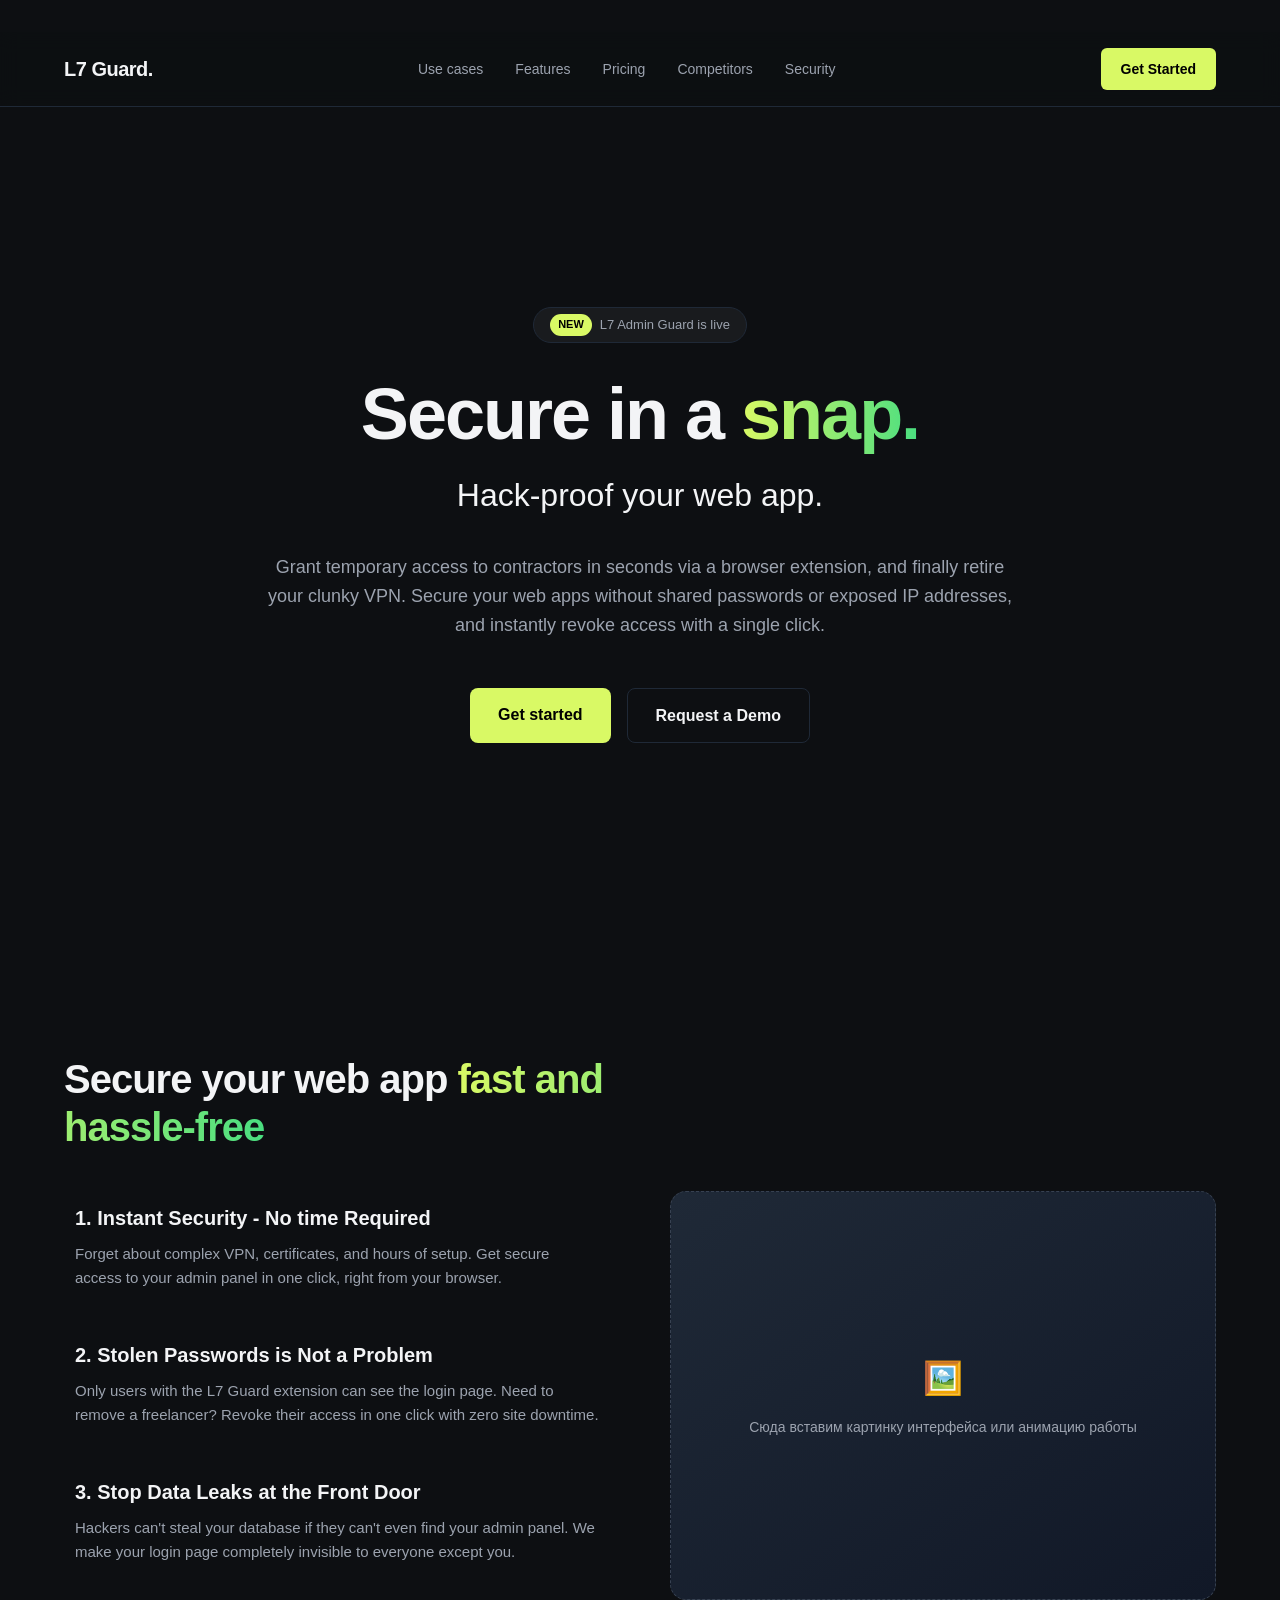
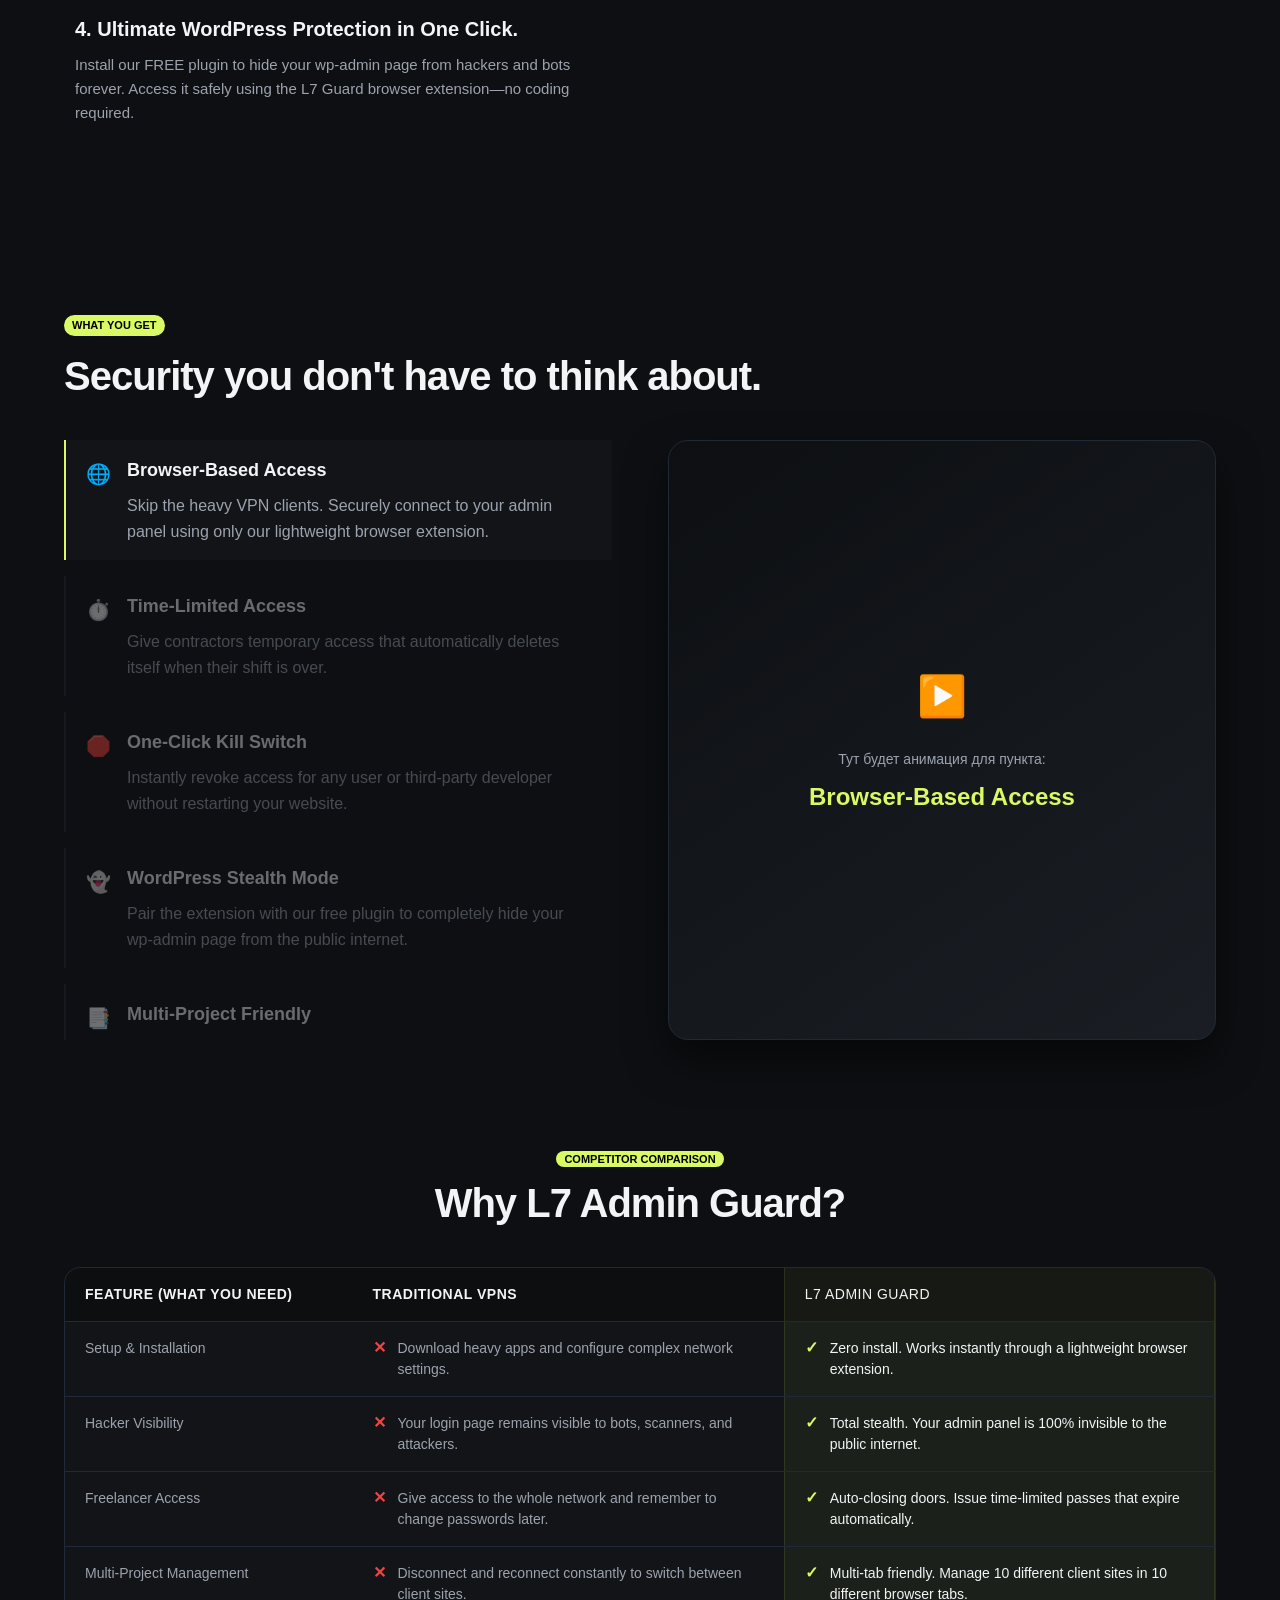
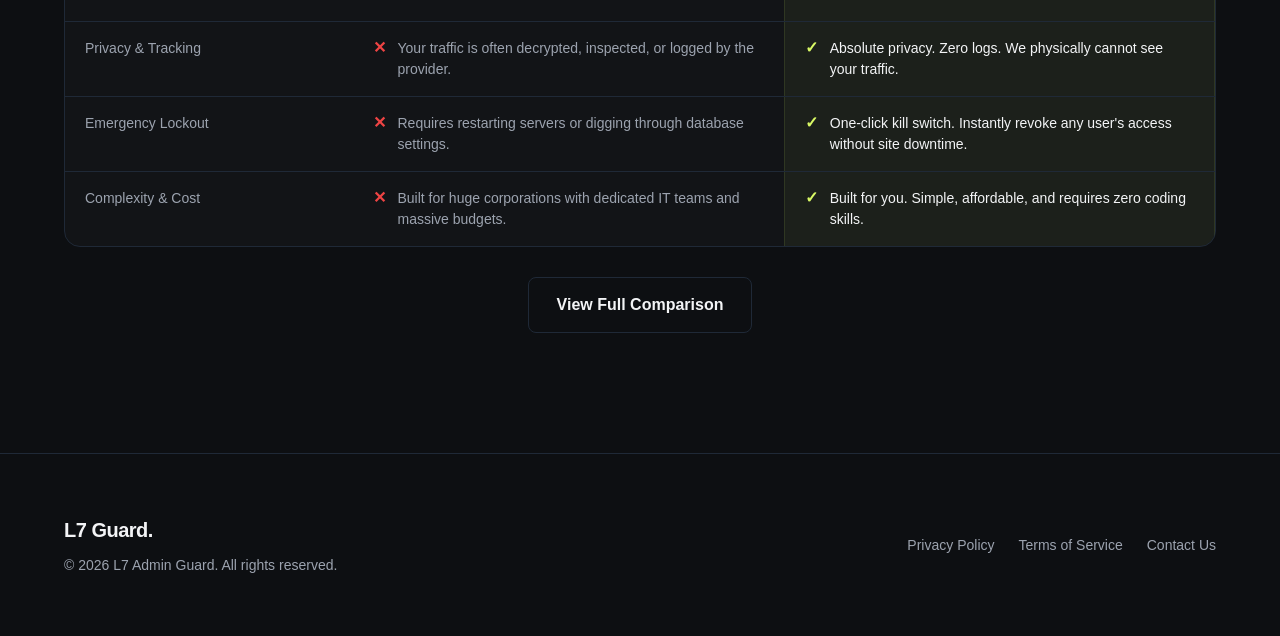
==== commit 4e9e331e: "Add files via upload" ====
--- a/index.html
+++ b/index.html
@@ -15,11 +15,12 @@
             <a href="#" class="logo">L7 Guard.</a>
             
             <ul class="nav-links">
-                <li><a href="#use cases">Use cases</a></li>
-                <li><a href="#features">Features</a></li>
-                <li><a href="#pricing">Pricing</a></li>
-                <li><a href="#competitors">Competitors</a></li>
-                <li><a href="#security">Security</a></li>
+                
+                <li><a href="usecases.html">Use cases</a></li>
+                <li><a href="features.html">Features</a></li>
+                <li><a href="pricing.html">Pricing</a></li>
+                <li><a href="competitor.html">Competitors</a></li>
+                <li><a href="security.html">Security</a></li>
             </ul>
 
             <div class="nav-actions">
@@ -31,7 +32,7 @@
     <main class="main-content">
 
         <!-- стартовый блок -->
-        <section id="start" class="hero-section reveal">
+        <section id="start" class="hero-section">
             <div class="container hero-container">
                 
                 <div class="hero-badge">
@@ -60,11 +61,11 @@
         </section>
 
         <!-- блок 2, главная проблемы и их легкое решение -->
-        <section id="features" class="features-section reveal">
-            <div class="container features-container">
+        <section id="features" class="features-section">
+            <div class="container features-container" style="margin-top: -60px;">
                 
                 <div class="features-content">
-                    <h2 class="section-title">Secure your web app fast and hassle-free</h2>
+                    <h2 class="section-title">Secure your web app <span class="text-gradient">fast and hassle-free</span></h2>
                     
                     <div class="features-list">
                         
@@ -73,7 +74,7 @@
                                 <h3>1. Instant Security - No time Required</h3>
                                 <div class="feature-desc-wrapper">
                                     <p class="text-en">Forget about complex VPN, certificates, and hours of setup. Get secure access to your admin panel in one click, right from your browser.</p>
-                                    <p class="text-ru">Забудьте про долгие настройки корпоративных сетей и сертификаты. Получите безопасный доступ к панели управления в один клик прямо из вашего браузера. Никаких сложных инструкций — всё работает моментально.</p>
+                                    <!--<p class="text-ru">Забудьте про долгие настройки корпоративных сетей и сертификаты. Получите безопасный доступ к панели управления в один клик прямо из вашего браузера. Никаких сложных инструкций — всё работает моментально.</p>-->
                                 </div>
                             </div>
                         </a>
@@ -83,7 +84,7 @@
                                 <h3>2. Stolen Passwords is Not a Problem</h3>
                                 <div class="feature-desc-wrapper">
                                     <p class="text-en">Only users with the L7 Guard extension can see the login page. Need to remove a freelancer? Revoke their access in one click with zero site downtime.</p>
-                                    <p class="text-ru">Страницу входа увидят только те, у кого есть наше расширение. А если нужно закрыть доступ бывшему подрядчику — просто отзовите его в один клик, не останавливая работу сайта.</p>
+                                   <!-- <p class="text-ru">Страницу входа увидят только те, у кого есть наше расширение. А если нужно закрыть доступ бывшему подрядчику — просто отзовите его в один клик, не останавливая работу сайта.</p>-->
                                 </div>
                             </div>
                         </a>
@@ -93,7 +94,7 @@
                                 <h3>3. Stop Data Leaks at the Front Door</h3>
                                 <div class="feature-desc-wrapper">
                                     <p class="text-en">Hackers can't steal your database if they can't even find your admin panel. We make your login page completely invisible to everyone except you.</p>
-                                    <p class="text-ru">Хакеры не смогут украсть вашу базу данных, если даже не найдут админку. Мы делаем вашу страницу входа абсолютно невидимой для всех, кроме вас.</p>
+                                   <!-- <p class="text-ru">Хакеры не смогут украсть вашу базу данных, если даже не найдут админку. Мы делаем вашу страницу входа абсолютно невидимой для всех, кроме вас.</p>-->
                                 </div>
                             </div>
                         </a>
@@ -103,7 +104,7 @@
                                 <h3>4. Ultimate WordPress Protection in One Click.</h3>
                                 <div class="feature-desc-wrapper">
                                     <p class="text-en">Install our FREE plugin to hide your wp-admin page from hackers and bots forever. Access it safely using the L7 Guard browser extension—no coding required.</p>
-                                    <p class="text-ru">Установите наш бесплатный плагин, и он навсегда скроет страницу входа от хакеров и ботов без сложных настроек. Доступ останется только у вас через расширение L7 Guard. Никаких технических знаний не нужно.</p>
+                                    <!--<p class="text-ru">Установите наш бесплатный плагин, и он навсегда скроет страницу входа от хакеров и ботов без сложных настроек. Доступ останется только у вас через расширение L7 Guard. Никаких технических знаний не нужно.</p>-->
                                 </div>
                             </div>
                         </a>
@@ -123,8 +124,9 @@
             </div>
         </section>
 
-        <!-- блок 3 - краткие use cases, варинат отображения 1 -->
-        <section id="hassle-free-v1" class="hassle-free-section reveal">
+        <!-- блок 3 - краткие use cases, варинат отображения 1 
+
+        <section id="hassle-free-v1" class="hassle-free-section">
             <div class="container">
                 
                 <div class="section-header center-header">
@@ -192,9 +194,11 @@
                 </div>
             </div>
         </section>
+         -->
+
 
         <!-- блок 3 - краткие use cases, варинат отображения 2 -->
-        <section id="hassle-free-v2" class="hassle-free-v2-section reveal">
+        <section id="hassle-free-v2" class="hassle-free-v2-section">
             <div class="container">
                 
                 <div class="section-header">
@@ -288,122 +292,8 @@
             </div>
         </section>
 
-        <!-- блок 3 - краткие use cases, варинат отображения 3 --> 
-        <section id="hassle-free-v3-part1" class="v3-section reveal">
-            <div class="container">
-                
-                <div class="center-header" style="margin-bottom: -20px; margin-top: 27px;">
-                    <span class="badge-tag">What you get</span>
-                    <h2 class="section-title" style="font-size: 32px;">Security Without the Hassle (Part 1)</h2>
-                </div>
-
-                <a href="#" class="v3-row">
-                    <div class="v3-text">
-                        <h3 class="v3-title"><span class="highlight">Browser-Based</span> Access</h3>
-                        <div class="v3-desc-wrapper">
-                            <p class="text-en">Skip the heavy VPN clients. Securely connect to your admin panel using only our lightweight browser extension.</p>
-                            <p class="text-ru">Доступ через браузер. Никаких тяжелых VPN-клиентов, всё работает прямо через наше легкое расширение.</p>
-                        </div>
-                    </div>
-                    <div class="v3-visual">
-                        <div class="v3-video-placeholder">
-                            <span class="play-btn">▶</span>
-                            <span>Browser-Based Access</span>
-                        </div>
-                    </div>
-                </a>
-
-                <a href="#" class="v3-row reverse">
-                    <div class="v3-text">
-                        <h3 class="v3-title"><span class="highlight">Time-Limited</span> Access</h3>
-                        <div class="v3-desc-wrapper">
-                            <p class="text-en">Give contractors temporary access that automatically deletes itself when their shift is over.</p>
-                            <p class="text-ru">Самоуничтожающиеся токены. Выдайте фрилансеру доступ, который сам закроется, когда закончится время работы.</p>
-                        </div>
-                    </div>
-                    <div class="v3-visual">
-                        <div class="v3-video-placeholder">
-                            <span class="play-btn">▶</span>
-                            <span>Time-Limited Access</span>
-                        </div>
-                    </div>
-                </a>
-
-                <a href="#" class="v3-row">
-                    <div class="v3-text">
-                        <h3 class="v3-title"><span class="highlight">One-Click</span> Kill Switch</h3>
-                        <div class="v3-desc-wrapper">
-                            <p class="text-en">Instantly revoke access for any user or third-party developer without restarting your website.</p>
-                            <p class="text-ru">Мгновенно отрезайте доступ любому пользователю, не останавливая и не перезагружая сам сайт.</p>
-                        </div>
-                    </div>
-                    <div class="v3-visual">
-                        <div class="v3-video-placeholder">
-                            <span class="play-btn">▶</span>
-                            <span>Kill Switch</span>
-                        </div>
-                    </div>
-                </a>
-
-            </div>
-        </section>
-
-        <section id="hassle-free-v3-part2" class="v3-section reveal">
-            <div class="container">
-                
-                <a href="#" class="v3-row reverse">
-                    <div class="v3-text">
-                        <h3 class="v3-title"><span class="highlight">WordPress</span> Stealth Mode</h3>
-                        <div class="v3-desc-wrapper">
-                            <p class="text-en">Pair the extension with our free plugin to completely hide your wp-admin page from the public internet.</p>
-                            <p class="text-ru">Режим невидимки для WordPress. Наш бесплатный плагин полностью скрывает страницу входа в админку от всего интернета.</p>
-                        </div>
-                    </div>
-                    <div class="v3-visual">
-                        <div class="v3-video-placeholder">
-                            <span class="play-btn">▶</span>
-                            <span>WordPress Stealth Mode</span>
-                        </div>
-                    </div>
-                </a>
-
-                <a href="#" class="v3-row">
-                    <div class="v3-text">
-                        <h3 class="v3-title"><span class="highlight">Multi-Project</span> Friendly</h3>
-                        <div class="v3-desc-wrapper">
-                            <p class="text-en">Manage multiple client websites securely at the same time, right from different tabs in your browser.</p>
-                            <p class="text-ru">Удобно для нескольких проектов. Управляйте кучей разных клиентских сайтов одновременно, переключаясь между вкладками.</p>
-                        </div>
-                    </div>
-                    <div class="v3-visual">
-                        <div class="v3-video-placeholder">
-                            <span class="play-btn">▶</span>
-                            <span>Multi-Project Friendly</span>
-                        </div>
-                    </div>
-                </a>
-
-                <a href="#" class="v3-row reverse">
-                    <div class="v3-text">
-                        <h3 class="v3-title"><span class="highlight">Private</span> Demo Sites</h3>
-                        <div class="v3-desc-wrapper">
-                            <p class="text-en">Keep your unfinished development servers hidden from search engines, bots, and unauthorized visitors.</p>
-                            <p class="text-ru">Невидимые тестовые сайты. Прячьте свои сайты, которые еще в разработке, от поисковиков (Google) и случайных глаз.</p>
-                        </div>
-                    </div>
-                    <div class="v3-visual">
-                        <div class="v3-video-placeholder">
-                            <span class="play-btn">▶</span>
-                            <span>Private Demo Sites</span>
-                        </div>
-                    </div>
-                </a>
-
-            </div>
-        </section>
-
         <!-- блок 4 - сравнение с конкурентами--> 
-        <section id="comparison" class="comparison-section reveal">
+        <section id="comparison" class="comparison-section">
             <div class="container">
                 
                 <div class="section-header center-header" style="margin-bottom: 32px;">
@@ -465,8 +355,8 @@
                     </div>
                 </div>
 
-                <div style="text-align: center; margin-top: 32px;">
-                    <a href="#" class="btn btn-secondary btn-large">View Full Comparison</a>
+                <div style="text-align: center; padding-top: 30px;">
+                    <a href="competitor.html" class="btn btn-secondary btn-large">View Full Comparison</a>
                 </div>
 
             </div>
@@ -488,6 +378,91 @@
         </div>
     </footer>
 
+    
+    <script>
+    // ==========================================
+    // ЛОГИКА ДЛЯ ВАРИАНТА 2 (СТРОГИЙ СКРОЛЛ КОЛЕСИКОМ + ПОЛЗУНОК)
+    // ==========================================
+    
+    const v2Layout = document.querySelector('.v2-layout');
+    const v2Tabs = document.querySelectorAll('.v2-tab-item');
+    const dynamicTitle = document.getElementById('dynamic-visual-title');
+    const tabsContainer = document.querySelector('.v2-tabs-column');
+    
+    if (v2Layout && v2Tabs.length > 0) {
+        let currentTabIndex = 0;
+        let isScrollLocked = false;
+
+        function activateTabByIndex(index) {
+            v2Tabs.forEach(t => t.classList.remove('active'));
+            v2Tabs[index].classList.add('active');
+            
+            if (dynamicTitle) {
+                dynamicTitle.textContent = v2Tabs[index].getAttribute('data-title');
+            }
+            currentTabIndex = index;
+
+            // --- ПРОЦЕНТНАЯ ПОДКРУТКА ЛЕВОЙ КОЛОНКИ ---
+            if (tabsContainer) {
+                const maxScroll = tabsContainer.scrollHeight - tabsContainer.clientHeight;
+                
+                if (maxScroll > 0) {
+                    // Считаем процент (от 0 до 1)
+                    const percentage = index / (v2Tabs.length - 1);
+                    const targetScroll = maxScroll * percentage;
+                    
+                    tabsContainer.scrollTo({
+                        top: targetScroll,
+                        behavior: 'smooth'
+                    });
+                }
+            }
+        }
+
+        // 1. СЛУШАЕМ СКРОЛЛ КОЛЕСИКОМ
+        v2Layout.addEventListener('wheel', (e) => {
+            if (isScrollLocked) {
+                e.preventDefault(); 
+                e.stopPropagation(); 
+                return;
+            }
+
+            const scrollingDown = e.deltaY > 0;
+
+            if (scrollingDown) {
+                // Крутим вниз -> следующий пункт
+                if (currentTabIndex < v2Tabs.length - 1) {
+                    e.preventDefault(); 
+                    e.stopPropagation(); 
+                    activateTabByIndex(currentTabIndex + 1);
+                    lockScroll(200); // Задержка между переключениями (в миллисекундах)
+                } 
+            } else {
+                // Крутим вверх -> предыдущий пункт
+                if (currentTabIndex > 0) {
+                    e.preventDefault(); 
+                    e.stopPropagation(); 
+                    activateTabByIndex(currentTabIndex - 1);
+                    lockScroll(200); 
+                } 
+            }
+        }, { passive: false });
+
+        function lockScroll(time) {
+            isScrollLocked = true;
+            setTimeout(() => {
+                isScrollLocked = false;
+            }, time); 
+        }
+
+        // 2. СЛУШАЕМ ТОЛЬКО КЛИКИ (убрали хаотичное наведение мышкой)
+        v2Tabs.forEach((tab, index) => {
+            tab.addEventListener('click', () => {
+                if (currentTabIndex !== index) activateTabByIndex(index);
+            });
+        });
+    }
+    </script>
     <script src="script.js"></script>
 </body>
 </html>
--- a/style.css
+++ b/style.css
@@ -2,205 +2,179 @@
 /* 1. БАЗОВЫЙ СБРОС И ПЕРЕМЕННЫЕ              */
 /* ========================================== */
 
-/* Сбрасываем стандартные отступы браузера, чтобы все было ровно */
+:root {
+    --bg-color: #0d0f12;
+    --nav-bg: rgba(13, 15, 18, 0.8);
+    --text-main: #f3f4f6;
+    --text-muted: #9ca3af;
+    --accent-color: #d9f965;
+    --accent-hover: #bde045;
+    --border-color: #1f2937;
+}
+
 * {
     margin: 0;
     padding: 0;
     box-sizing: border-box;
 }
 
-:root {
-    /* Цветовая палитра в стиле Twingate/Bun */
-    --bg-color: #0d0f12;       /* Глубокий темный фон */
-    --nav-bg: rgba(13, 15, 18, 0.8); /* Полупрозрачный фон для хедера */
-    
-    --text-main: #f3f4f6;      /* Основной светлый текст (не чисто белый, чтобы не резало глаза) */
-    --text-muted: #9ca3af;     /* Серый текст для второстепенной инфы */
-    
-    --accent-color: #d9f965;   /* Яркий кислотно-зеленый/желтый акцент */
-    --accent-hover: #bde045;   /* Цвет акцента при наведении мыши */
-    
-    --border-color: #1f2937;   /* Цвет тонких разделительных линий */
-}
-
-/* ========================================== */
-/* 2. НАСТРОЙКИ ТЕЛА (BODY) И КОНТЕЙНЕРА      */
-/* ========================================== */
+html {
+    /* СТРОГИЙ МАГНИТ: заставляет экран жестко вставать на секцию */
+    scroll-snap-type: y mandatory; 
+    /*scroll-behavior: smooth;*/
+    /* Говорит магниту, что сверху висит шапка (80px), и нужно останавливаться под ней */
+    scroll-padding-top: 65px; 
+}
+
+
 
 body {
-    /* Используем системные шрифты (будет выглядеть современно на любом устройстве) */
     font-family: -apple-system, BlinkMacSystemFont, "Segoe UI", Roboto, Helvetica, Arial, sans-serif;
     background-color: var(--bg-color);
     color: var(--text-main);
-    line-height: 1.6; /* Комфортный межстрочный интервал для чтения */
-    overflow-x: hidden; /* Запрещаем горизонтальный скролл (чтобы сайт не "шатался") */
-}
-
-/* Контейнер ограничивает ширину контента на больших мониторах и центрирует его */
+    line-height: 1.6;
+    overflow-x: hidden;
+}
+
 .container {
     max-width: 1200px;
-    margin: 0 auto; /* Центрирование */
-    padding: 0 24px; /* Отступы по бокам для мобилок */
-}
-
-/* Убираем подчеркивание у всех ссылок */
+    margin: 0 auto;
+    padding: 0 24px;
+}
+
 a {
     text-decoration: none;
     color: inherit;
 }
-/* ========================================== */
-/* МАГНИТНЫЙ СКРОЛЛ (ИДЕАЛЬНЫЙ)               */
-/* ========================================== */
-
-html {
-    scroll-snap-type: y mandatory; /* Возвращаем mandatory для четких переключений */
-    scroll-behavior: smooth;
-    /* Убрали scroll-padding-top, он ломал выравнивание */
-}
-
-/* Применяем жесткие правила КО ВСЕМ секциям на сайте */
+
+/* ========================================== */
+/* 2. БАЗОВЫЕ СЕКЦИИ И КНОПКИ                 */
+/* ========================================== */
+/* Применяем магнитную точку КО ВСЕМ секциям на сайте */
 section {
     scroll-snap-align: start;
-    scroll-snap-stop: always; /* Запрещаем пролетать мимо блоков */
-    
-    height: 110vh; /* ВАЖНО: Строго 100% высоты экрана */
-    overflow: hidden; /* ВАЖНО: Обрезаем всё невидимое, чтобы скролл не застревал */
-    
-    box-sizing: border-box;
-    padding-top: 80px; /* Отступаем размер хедера ВНУТРИ блока */
-    padding-bottom: 20px; /* Небольшой защитный отступ снизу */
-}
-
-/* Обнуляем старые отступы у всех наших блоков, чтобы они не ломали высоту 100vh */
-.hero-section,
-.features-section,
-.hassle-free-v2-section,
-.v3-section {
-    padding: 0; 
-    display: flex;
-    flex-direction: column;
-    justify-content: center; /* Контент всегда будет идеально по центру */
-}
-
-/* Чуть уменьшим высоту 2-го варианта, чтобы он точно красиво смотрелся */
-.v2-layout {
-    height: 65vh; 
-}
-/* ========================================== */
-/* 3. КНОПКИ                                  */
-/* ========================================== */
-
+    /* ЗАПРЕТ ПРОЛЕТА: если крутнуть колесико сильно, он все равно остановится на следующем блоке, а не улетит в подвал */
+    scroll-snap-stop: normal; 
+}
+.main-content section:last-child {
+    scroll-snap-stop: always; 
+}
 .btn {
     display: inline-block;
     padding: 10px 20px;
     border-radius: 6px;
     font-weight: 600;
     font-size: 14px;
-    transition: all 0.2s ease; /* Плавная анимация при наведении */
+    transition: all 0.2s ease;
     cursor: pointer;
 }
 
-.btn-primary {
-    background-color: var(--accent-color);
-    color: #000; /* Черный текст на ярком фоне отлично читается */
-}
-
-.btn-primary:hover {
-    background-color: var(--accent-hover);
-    transform: translateY(-2px); /* Легкое "подпрыгивание" кнопки */
-}
-
-/* ========================================== */
-/* 4. ХЕДЕР (НАВИГАЦИЯ)                       */
+.btn-primary { background-color: var(--accent-color); color: #000; }
+.btn-primary:hover { background-color: var(--accent-hover); transform: translateY(-2px); }
+.btn-secondary { background-color: transparent; color: var(--text-main); border: 1px solid var(--border-color); }
+.btn-secondary:hover { background-color: rgba(255, 255, 255, 0.05); border-color: var(--text-muted); }
+.btn-large { padding: 14px 28px; font-size: 16px; border-radius: 8px; }
+
+/* ========================================== */
+/* 3. НАВИГАЦИЯ И ФУТЕР                       */
 /* ========================================== */
 
 .navbar {
-    position: sticky; /* Хедер прилипает к верху при скролле */
+    position: sticky;
     top: 0;
     width: 100%;
     background-color: var(--nav-bg);
-    backdrop-filter: blur(10px); /* Эффект размытия заднего фона (как у Apple) */
+    backdrop-filter: blur(10px);
     border-bottom: 1px solid var(--border-color);
-    z-index: 1000; /* Хедер всегда поверх остального контента */
+    z-index: 1000;
     padding: 16px 0;
 }
 
 .nav-container {
     display: flex;
-    justify-content: space-between; /* Распределяем: лого слева, ссылки по центру, кнопка справа */
-    align-items: center;
-}
-
-.logo {
-    font-size: 20px;
+    justify-content: space-between;
+    align-items: center;
+}
+
+.logo { font-size: 20px; font-weight: 700; color: var(--text-main); letter-spacing: -0.5px; }
+.nav-links { display: flex; list-style: none; gap: 32px; }
+.nav-links a { color: var(--text-muted); font-size: 14px; font-weight: 500; transition: color 0.2s; }
+.nav-links a:hover { color: var(--text-main); }
+
+.footer {
+    scroll-snap-align: end; 
+    border-top: 1px solid var(--border-color);
+    padding: 60px 0;
+    background-color: var(--bg-color);
+    position: relative;
+    z-index: 10;
+}
+
+.footer-content { display: flex; justify-content: space-between; align-items: center; }
+.copyright { color: var(--text-muted); font-size: 14px; margin-top: 8px; }
+.footer-links { display: flex; gap: 24px; }
+.footer-links a { color: var(--text-muted); font-size: 14px; transition: color 0.2s ease; }
+.footer-links a:hover { color: var(--text-main); }
+
+/* ========================================== */
+/* 4. ГЛАВНЫЙ ЭКРАН (HERO SECTION)            */
+/* ========================================== */
+
+.hero-section {
+    min-height: calc(100vh - 80px);
+    display: flex;
+    flex-direction: column;
+    justify-content: center; 
+    align-items: center;
+    text-align: center;
+    padding: 40px 0;
+}
+
+.hero-container { max-width: 800px; }
+
+.hero-badge {
+    display: inline-flex;
+    align-items: center;
+    gap: 8px;
+    background: rgba(255, 255, 255, 0.05);
+    border: 1px solid var(--border-color);
+    padding: 6px 16px;
+    border-radius: 100px;
+    font-size: 13px;
+    color: var(--text-muted);
+    margin-bottom: 32px;
+}
+
+.badge-tag {
+    background: var(--accent-color);
+    color: #000;
+    padding: 2px 8px;
+    border-radius: 100px;
     font-weight: 700;
-    color: var(--text-main);
-    letter-spacing: -0.5px;
-}
-
-.nav-links {
-    display: flex;
-    list-style: none; /* Убираем точки у списка */
-    gap: 32px; /* Расстояние между ссылками */
-}
-
-.nav-links a {
-    color: var(--text-muted);
-    font-size: 14px;
-    font-weight: 500;
-    transition: color 0.2s;
-}
-
-.nav-links a:hover {
-    color: var(--text-main); /* Ссылка светлеет при наведении */
-}
-
-/* ========================================== */
-/* 5. ФУТЕР (ПОДВАЛ)                          */
-/* ========================================== */
-
-.footer {
-    /* ВАЖНО: Делаем футер магнитной точкой! 
-       align: end примагнитит его к самому низу экрана */
-    scroll-snap-align: end; 
-    
-    border-top: 1px solid var(--border-color);
-    padding: 60px 0; /* Делаем его чуть побольше внутри */
-    
-    /* Убрали margin-top: 80px, чтобы между последним блоком 
-       и футером не было странной черной дыры */
-       
-    background-color: var(--bg-color); /* Гарантируем, что фон темный */
-    position: relative;
-    z-index: 10;
-}
-
-.footer-content {
-    display: flex;
-    justify-content: space-between;
-    align-items: center;
-}
-
-.copyright {
-    color: var(--text-muted);
-    font-size: 14px;
-    margin-top: 8px;
-}
-
-.footer-links {
-    display: flex;
-    gap: 24px;
-}
-
-.footer-links a {
-    color: var(--text-muted);
-    font-size: 14px;
-    transition: color 0.2s ease;
-}
-
-.footer-links a:hover {
-    color: var(--text-main);
-}
+    font-size: 11px;
+    text-transform: uppercase;
+}
+
+.hero-title { font-size: 72px; font-weight: 800; line-height: 1.1; letter-spacing: -2px; margin-bottom: 16px; }
+.text-gradient { background: linear-gradient(90deg, #d9f965, #4ade80); -webkit-background-clip: text; -webkit-text-fill-color: transparent; }
+.hero-subtitle { font-size: 32px; font-weight: 500; color: var(--text-main); margin-bottom: 32px; }
+
+.hero-desc-wrapper { position: relative; margin-bottom: 48px; min-height: 80px; cursor: help; }
+.hero-desc { font-size: 18px; color: var(--text-muted); line-height: 1.6; transition: opacity 0.3s ease; }
+.text-en { opacity: 1; position: relative; z-index: 1; color: var(--text-muted); }
+.text-ru { position: absolute; top: 0; left: 0; width: 100%; opacity: 0; z-index: 2; pointer-events: none; color: var(--text-main); }
+.hero-desc-wrapper:hover .text-en { opacity: 0; }
+.hero-desc-wrapper:hover .text-ru { opacity: 1; }
+
+.hero-buttons { display: flex; justify-content: center; gap: 16px; }
+
+/* ========================================== */
+/* 5. АНИМАЦИЯ И БАЗОВЫЕ КОМПОНЕНТЫ           */
+/* ========================================== */
+
+.center-header { text-align: center; margin-bottom: 60px; }
+.section-subtitle { font-size: 20px; color: var(--text-muted); }
+
 
 /* ========================================== */
 /* 6. ГЛАВНЫЙ ЭКРАН (HERO SECTION)            */
@@ -306,6 +280,7 @@
 }
 
 /* При наведении на весь блок wrapper: скрываем EN, показываем RU */
+
 .hero-desc-wrapper:hover .text-en { opacity: 0; }
 .hero-desc-wrapper:hover .text-ru { opacity: 1; }
 
@@ -333,22 +308,6 @@
     border-color: var(--text-muted);
 }
 
-/* ========================================== */
-/* 7. АНИМАЦИЯ ПОЯВЛЕНИЯ ПРИ СКРОЛЛЕ          */
-/* ========================================== */
-
-/* Начальное состояние блока: невидим и сдвинут вниз на 30px */
-.reveal {
-    opacity: 0;
-    transform: translateY(30px);
-    transition: opacity 0.8s ease-out, transform 0.8s ease-out;
-}
-
-/* Конечное состояние блока (класс будет добавлять JS) */
-.reveal.active {
-    opacity: 1;
-    transform: translateY(0);
-}
 
 /* ========================================== */
 /* 8. БЛОК С ФИЧАМИ (ОСНОВНЫЕ ЗАДАЧИ)         */
@@ -486,15 +445,22 @@
     margin-bottom: 12px;
 }
 
+
 /* ========================================== */
 /* 9. БЕЗОПАСНОСТЬ БЕЗ МОРОКИ (ВАРИАНТ 1)     */
 /* ========================================== */
 
 .hassle-free-section {
-    min-height: 100vh;
-    display: flex;
-    align-items: center;
-    padding: 100px 0;
+    min-height: calc(100vh - 80px); 
+    display: flex;
+    flex-direction: column;
+    
+    /* ВАЖНО 1: Прижимаем контент к верху, а не центрируем по середине экрана */
+    justify-content: flex-start; 
+    
+    /* ВАЖНО 2: Это и есть твой отступ от шапки. Ставь тут 20px, 40px или 60px — сколько понравится! */
+    padding-top: 40px; 
+    padding-bottom: 40px;
 }
 
 /* Центрируем заголовок для этого блока */
@@ -605,36 +571,58 @@
 .feature-card:hover .text-en { opacity: 0; }
 .feature-card:hover .text-ru { opacity: 1; }
 
+
 /* ========================================== */
 /* 10. БЕЗОПАСНОСТЬ БЕЗ МОРОКИ (ВАРИАНТ 2)    */
 /* ========================================== */
 
-/* ========================================== */
-/* 10. БЕЗОПАСНОСТЬ БЕЗ МОРОКИ (ВАРИАНТ 2)    */
-/* ========================================== */
-
 .hassle-free-v2-section {
+    /* Синхронизируем высоту экрана с учетом шапки 60px */
+    min-height: calc(100vh - 60px); 
     display: flex;
     flex-direction: column;
-    justify-content: center;
-    padding: 40px 0; /* Чуть уменьшили отступы */
+    justify-content: center; /* Центрируем контент по вертикали экрана */
+    
+    /* Даем подушки безопасности сверху и снизу, чтобы блок не прилипал к краям */
+    padding-top: 20px; 
+    padding-bottom: 60px; 
 }
 
 .v2-layout {
     display: flex;
     gap: 40px;
-    align-items: stretch; /* Заставляет левую и правую колонки быть одинаковой высоты */
-    height: 75vh; /* Фиксируем высоту всего интерактивного блока */
-}
-
-/* Левая колонка: теперь она НЕ скроллится физически */
+    align-items: stretch;
+    
+    /* Уменьшаем высоту самого внутреннего блока, чтобы он 100% влез в экран и не касался дна */
+    height: 70vh; 
+    max-height: 600px; /* Защита для огромных мониторов */
+}
+
 .v2-tabs-column {
+    position: relative;
     flex: 1;
     display: flex;
     flex-direction: column;
-    justify-content: space-between; /* Равномерно распределяет 6 пунктов по высоте */
+    justify-content: flex-start; 
+    gap: 16px; 
     height: 100%; 
-    /* Никаких overflow: auto и padding-top/bottom здесь больше нет */
+    overflow-y: auto; 
+    padding-right: 16px; 
+    
+    /* НОВОЕ: Добавляем подушку снизу, чтобы 6-й пункт при 100% скролла читался идеально целиком */
+    padding-bottom: 40px; 
+}
+
+/* Красивый кастомный ползунок */
+.v2-tabs-column::-webkit-scrollbar {
+    width: 4px;
+}
+.v2-tabs-column::-webkit-scrollbar-track {
+    background: transparent;
+}
+.v2-tabs-column::-webkit-scrollbar-thumb {
+    background: rgba(255, 255, 255, 0.15);
+    border-radius: 10px;
 }
 
 /* Правая колонка: стоит на месте и равна по высоте левой */
@@ -765,154 +753,22 @@
     }
 }
 
-/* ========================================== */
-/* 11. БЕЗОПАСНОСТЬ БЕЗ МОРОКИ (ВАРИАНТ 3 - ЗИГЗАГ) */
-/* ========================================== */
-
-.v3-section {
+
+
+/* ========================================== */
+/* 12. СРАВНЕНИЕ С КОНКУРЕНТАМИ               */
+/* ========================================== */
+
+/* Используем те же правила обнуления, что и для других магнитных секций */
+.comparison-section {
+    min-height: 100vh;
     display: flex;
     flex-direction: column;
     justify-content: center;
-    padding: 40px 0; /* Даем немного воздуха сверху и снизу */
-}
-
-/* Строка зигзага (теперь это кликабельная ссылка) */
-.v3-row {
-    display: flex;
-    align-items: center;
-    gap: 10px; /* Было 60px — делаем ближе друг к другу */
-    margin-bottom: 15px; /* Уменьшаем отступ между рядами, чтобы все 3 точно влезли в экран */
-    text-decoration: none; /* Убираем подчеркивание у ссылки */
-    color: inherit; /* Оставляем нормальный цвет текста */
-    padding: 12px; /* Добавляем невидимый отступ внутри */
-    border-radius: 20px;
-    transition: background-color 0.3s ease, transform 0.3s ease;
-}
-
-/* Легкий эффект при наведении на весь блок-ссылку */
-.v3-row:hover {
-    background-color: rgba(255, 255, 255, 0.02); /* Еле заметный фон */
-}
-
-.v3-row:last-child {
-    margin-bottom: 0;
-}
-
-.v3-row.reverse {
-    flex-direction: row-reverse;
-}
-
-.v3-text {
-    flex: 1;
-}
-
-.v3-visual {
-    flex: 1;
-    display: flex;
-    justify-content: center; /* Центрируем видео в своей колонке */
-}
-
-/* Заголовки как у Bun (с цветным выделением) */
-.v3-title {
-    font-size: 28px;
-    font-weight: 800;
-    margin-bottom: 12px;
-    letter-spacing: -0.5px;
-    color: var(--text-main);
-}
-
-.highlight {
-    color: var(--accent-color);
-}
-
-/* Обертка для перевода */
-.v3-desc-wrapper {
-    position: relative;
-    min-height: 50px;
-    cursor: help;
-}
-
-.v3-desc-wrapper p {
-    font-size: 15px;
-    line-height: 1.6;
-    margin: 0;
-    transition: opacity 0.3s ease;
-}
-
-.v3-desc-wrapper .text-en { color: var(--text-muted); opacity: 1; position: relative; z-index: 1; }
-.v3-desc-wrapper .text-ru { color: var(--text-main); position: absolute; top: 0; left: 0; width: 100%; opacity: 0; z-index: 2; pointer-events: none; }
-
-.v3-row:hover .text-en { opacity: 0; }
-.v3-row:hover .text-ru { opacity: 1; }
-
-/* Заглушка под видео (Делаем более "квадратной") */
-.v3-video-placeholder {
-    width: 90%; /* Слегка сужаем, чтобы не казалась слишком длинной */
-    height: auto; 
-    aspect-ratio: 16 / 10; /* Пропорции вместо жесткой высоты! Выглядит более естественно для видео/картинок */
-    max-height: 220px; /* Защита, чтобы блок не стал слишком гигантским на больших экранах */
-    background: linear-gradient(135deg, #1f2937, #111827);
-    border: 1px solid var(--border-color);
-    border-radius: 16px; /* Чуть скруглили углы */
-    display: flex;
-    flex-direction: column;
-    justify-content: center;
-    align-items: center;
-    color: var(--text-muted);
-    font-size: 14px;
-    font-weight: 600;
-    transition: transform 0.3s ease, border-color 0.3s ease, box-shadow 0.3s ease;
-}
-
-
-/* Кнопка Play по центру */
-.play-btn {
-    width: 48px;
-    height: 48px;
-    border-radius: 50%;
-    background: rgba(0,0,0,0.5);
-    border: 2px solid var(--accent-color);
-    color: var(--accent-color);
-    display: flex;
-    justify-content: center;
-    align-items: center;
-    font-size: 18px;
-    margin-bottom: 12px;
-    padding-left: 4px; /* Чтобы треугольник казался по центру */
-}
-
-/* Анимация картинки при наведении на весь ряд (усиливаем эффект) */
-.v3-row:hover .v3-video-placeholder {
-    transform: scale(1.03);
-    border-color: rgba(255,255,255,0.2);
-    box-shadow: 0 10px 30px rgba(0,0,0,0.3);
-}
-
-/* Адаптив для телефонов: отключаем зигзаг, ставим картинки над текстом */
-@media (max-width: 900px) {
-    .v3-row, .v3-row.reverse {
-        flex-direction: column-reverse;
-        gap: 20px;
-        text-align: center;
-    }
-    .v3-video-placeholder {
-        height: 200px;
-    }
-    .v3-desc-wrapper .text-ru {
-        text-align: center;
-    }
-}
-
-/* ========================================== */
-/* 12. СРАВНЕНИЕ С КОНКУРЕНТАМИ               */
-/* ========================================== */
-
-/* Используем те же правила обнуления, что и для других магнитных секций */
-.comparison-section {
-    padding: 0;
-    display: flex;
-    flex-direction: column;
-    justify-content: center;
+    
+    /* ВАЖНО: Возвращаем защитные отступы */
+    padding-top: 30px; /* Защищает зеленый бейдж от наложения хедера */
+    padding-bottom: 120px; /* Создает красивую дистанцию между кнопкой и футером */
 }
 
 .comp-table-wrapper {
@@ -1009,4 +865,17 @@
         border: none;
         background: transparent;
     }
+}
+
+
+/* ========================================== */
+/* ВРЕМЕННАЯ БЛОКИРОВКА ПЕРЕВОДА (ТОЛЬКО EN)  */
+/* ========================================== */
+
+.text-en {
+    opacity: 1 !important; /* Принудительно держим английский видимым */
+}
+
+.text-ru {
+    display: none !important; /* Полностью удаляем русский из отображения */
 }
